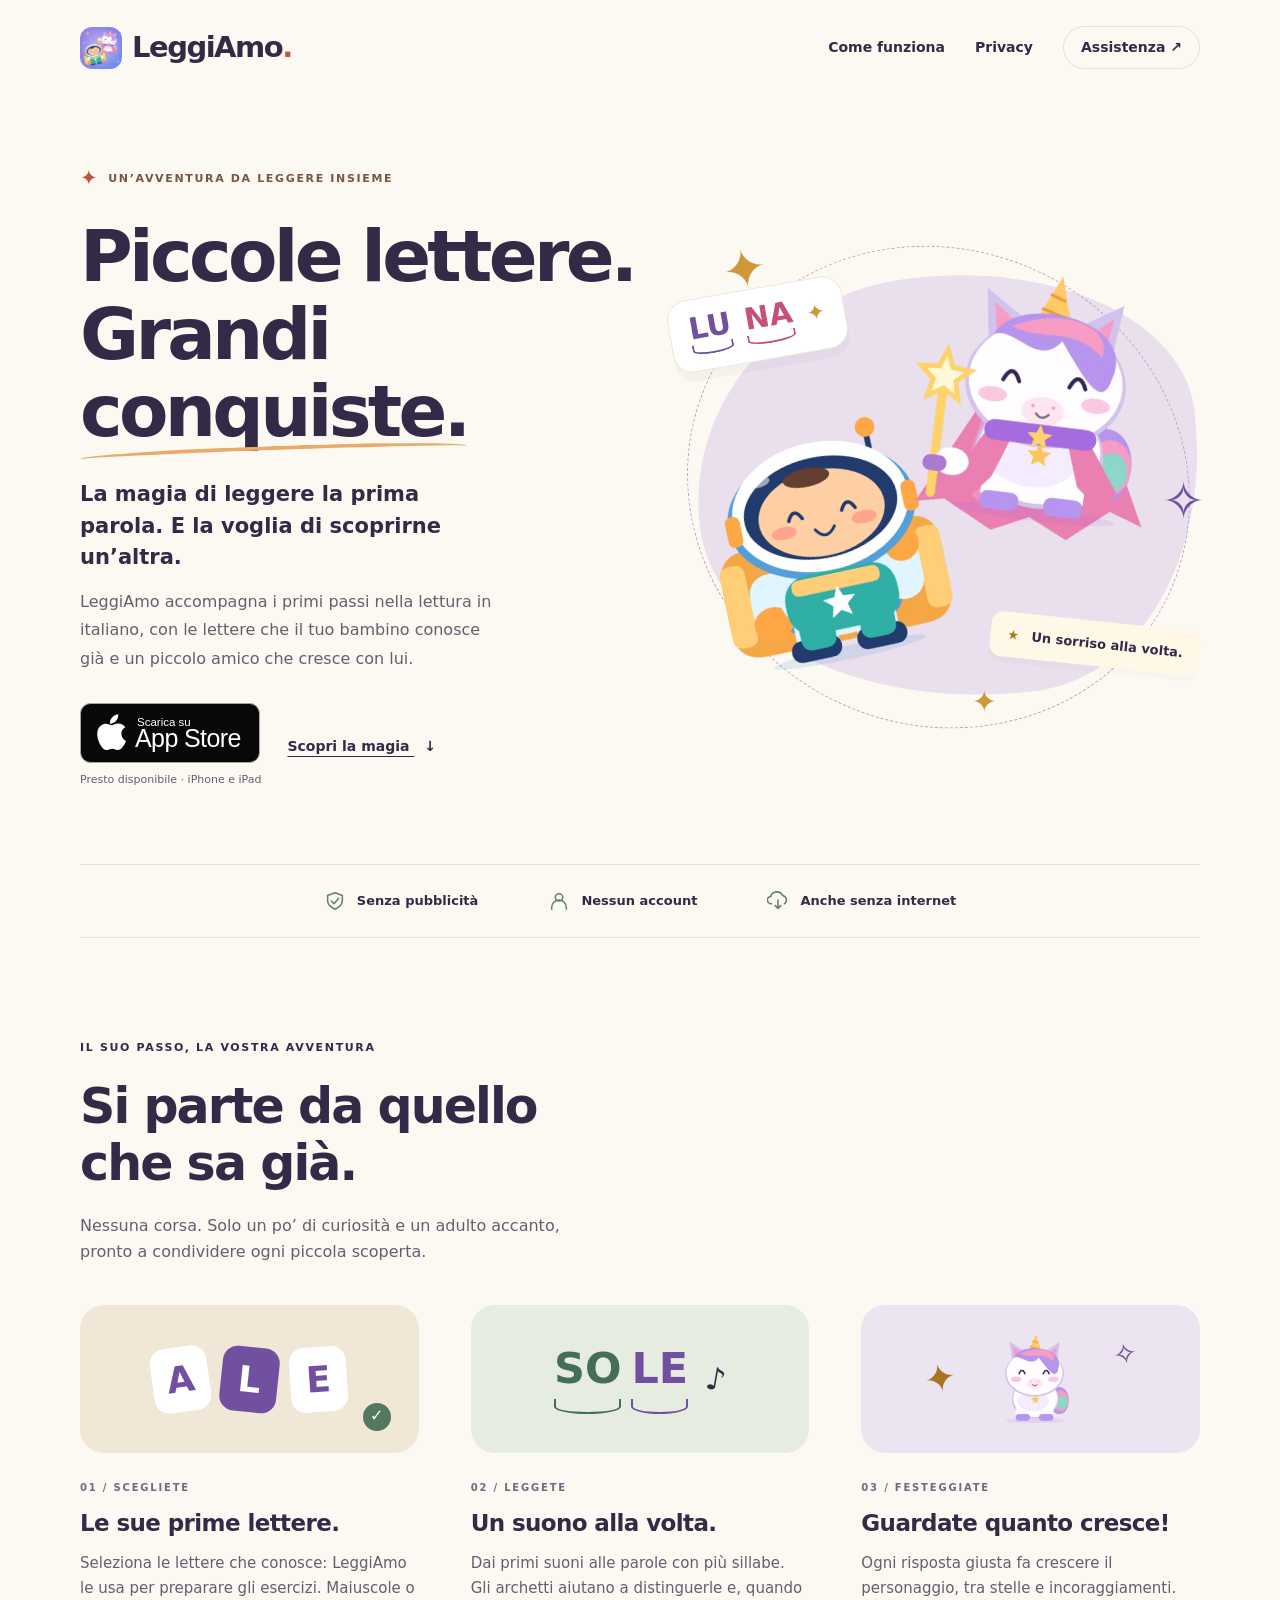
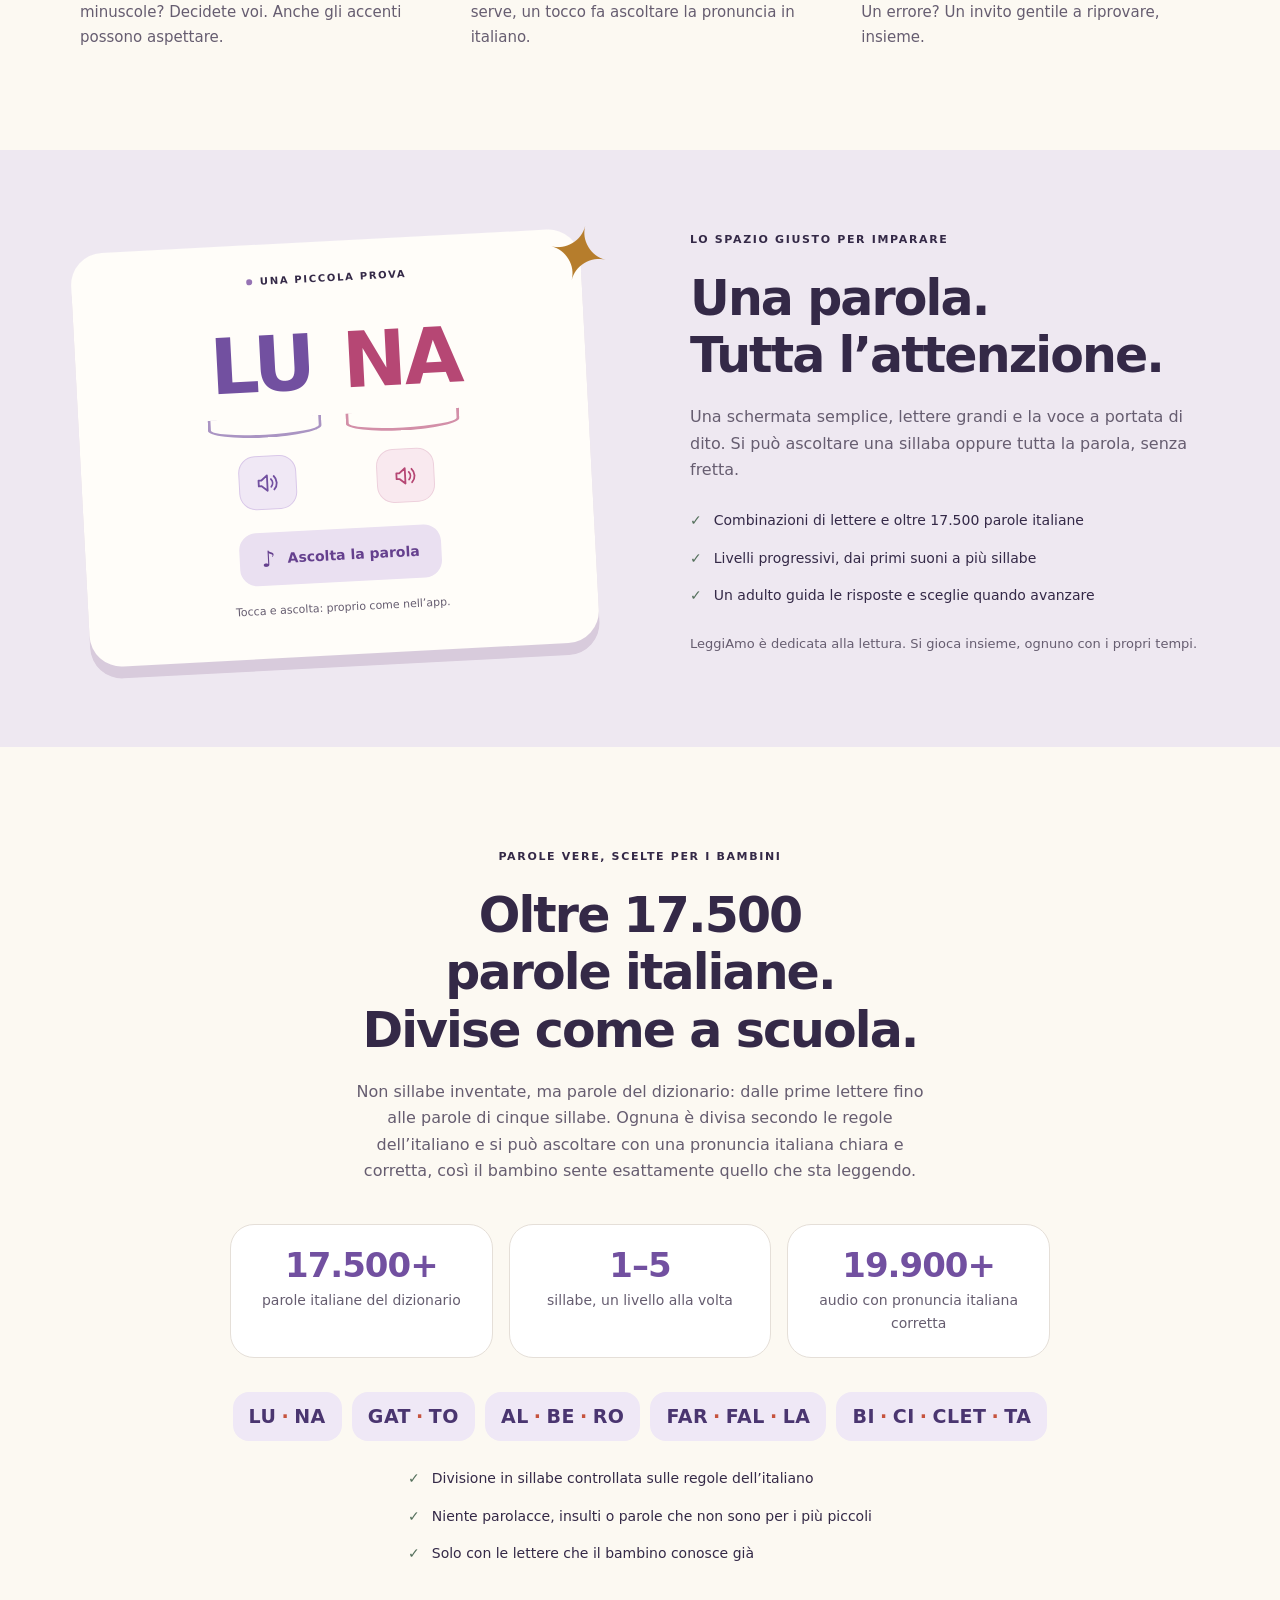
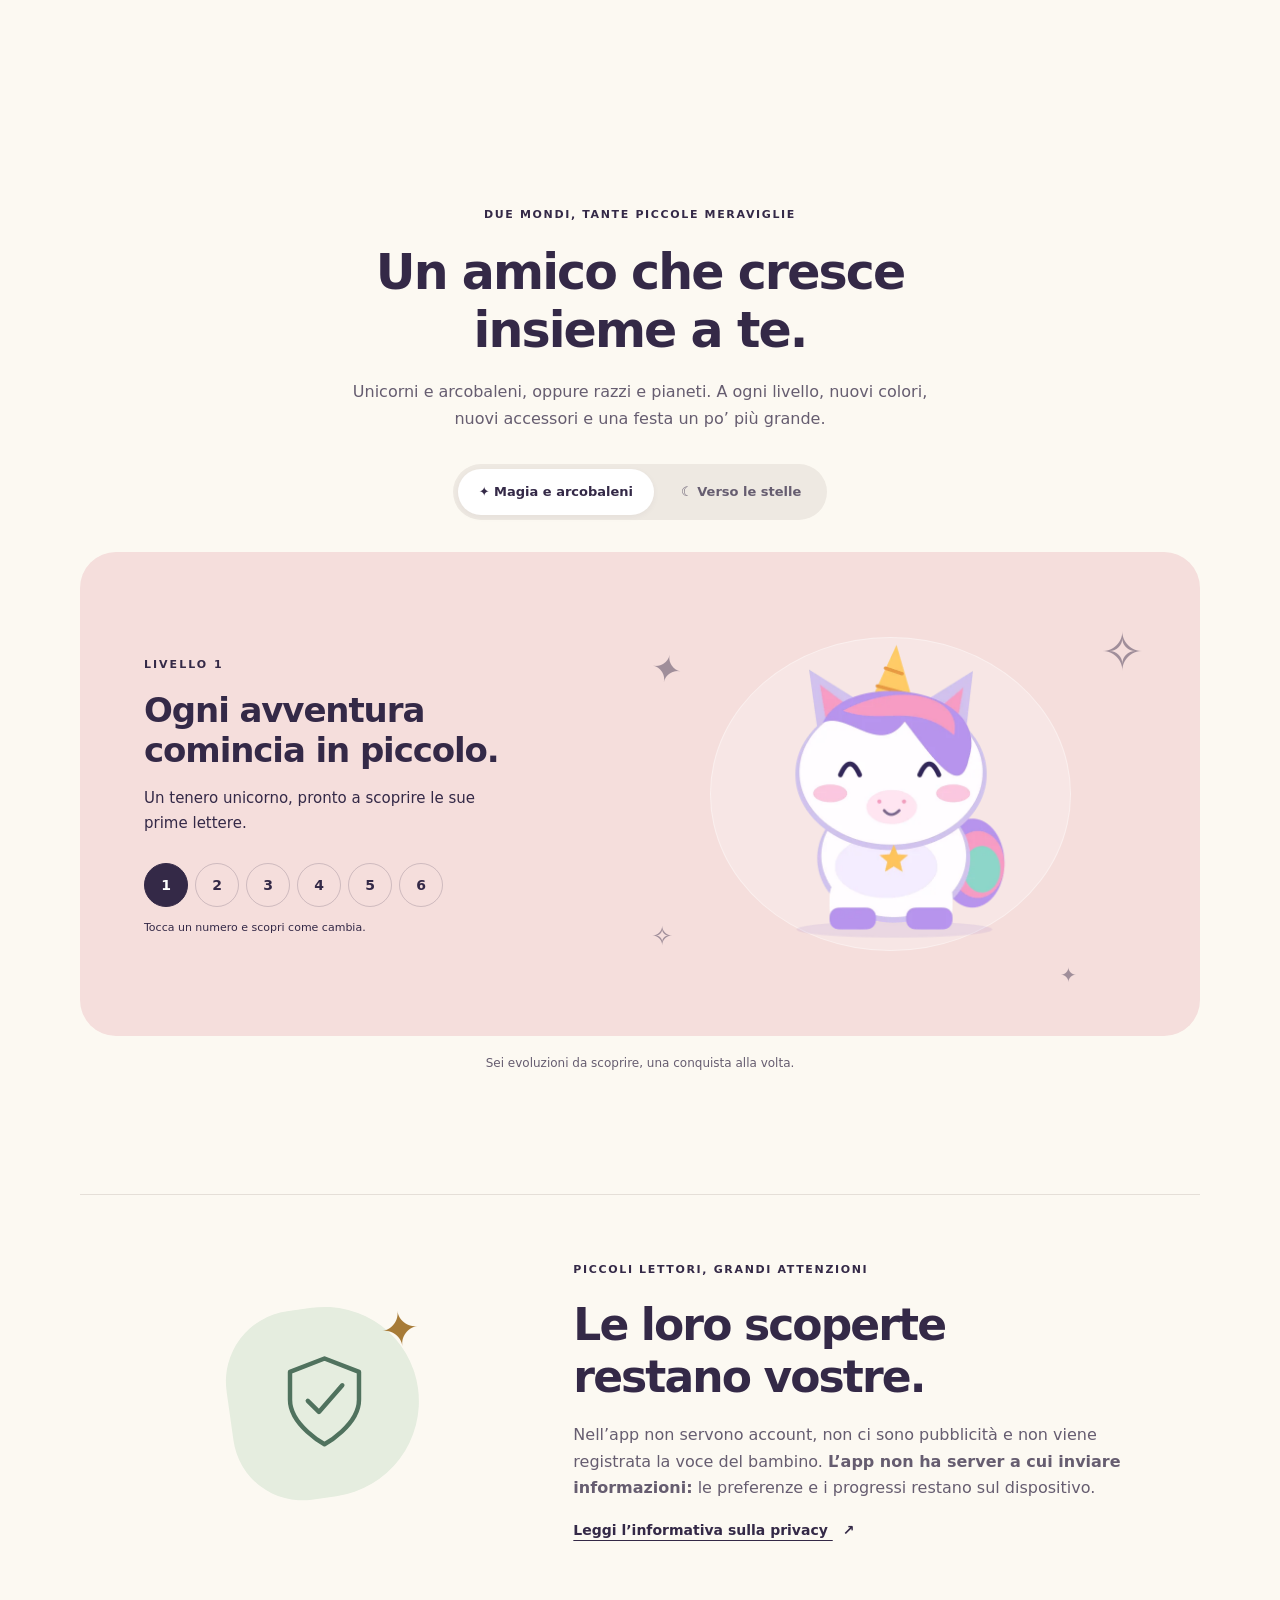
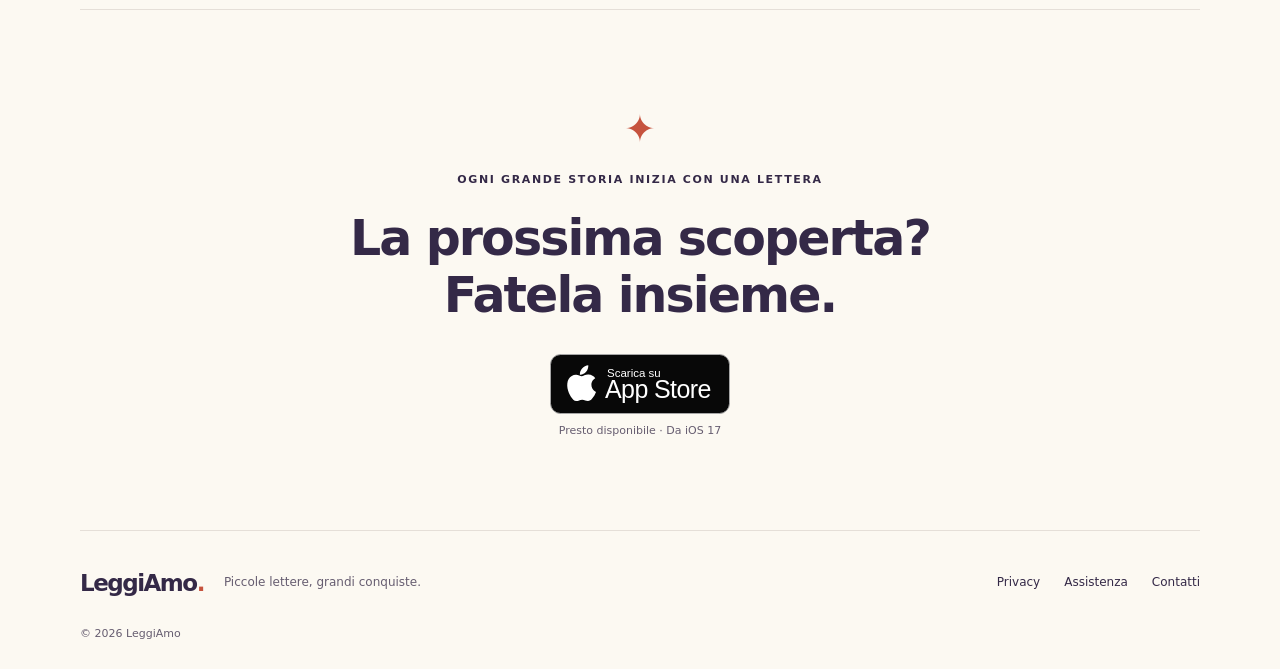
==== index.html @ fea870d7 "Sito di LeggiAmo" ====
<!doctype html>
<html lang="it">
<head>
  <meta charset="utf-8">
  <meta name="viewport" content="width=device-width, initial-scale=1">
  <meta name="theme-color" content="#fcf9f2">
  <meta name="description" content="Con LeggiAmo, imparare a leggere in italiano è una piccola avventura. Lettere, sillabe, parole e due teneri compagni, da scoprire insieme ai genitori.">
  <meta name="referrer" content="strict-origin-when-cross-origin">
  <meta property="og:title" content="LeggiAmo · Piccole lettere, grandi conquiste">
  <meta property="og:description" content="Un gioco per imparare a leggere in italiano, una sillaba e un sorriso alla volta. Per iPhone e iPad.">
  <meta property="og:type" content="website">
  <meta property="og:locale" content="it_IT">
  <title>LeggiAmo · Piccole lettere, grandi conquiste</title>
  <link rel="icon" type="image/png" href="assets/favicon.png">
  <link rel="apple-touch-icon" href="assets/app-icon.png">
  <link rel="stylesheet" href="styles.css?v=5">
  <script src="main.js?v=5" defer></script>
</head>
<body>
  <a class="skip-link" href="#contenuto">Vai al contenuto</a>
  <header class="site-header wrap">
    <a class="brand" href="index.html" aria-label="LeggiAmo, pagina iniziale">
      <span class="brand-icons" aria-hidden="true">
        <img src="assets/app-icon.png" width="42" height="42" alt="">
      </span>
      <span>LeggiAmo<span class="brand-dot">.</span></span>
    </a>
    <nav aria-label="Navigazione principale">
      <a href="#come-funziona">Come funziona</a>
      <a href="privacy.html">Privacy</a>
      <a class="nav-support" href="supporto.html">Assistenza <span aria-hidden="true">↗</span></a>
    </nav>
    <details class="nav-menu">
      <summary aria-label="Menu"><span class="burger" aria-hidden="true"></span></summary>
      <nav aria-label="Menu">
        <a href="#come-funziona">Come funziona</a>
        <a href="privacy.html">Privacy</a>
        <a href="supporto.html">Assistenza</a>
      </nav>
    </details>
  </header>

  <main id="contenuto">
    <section class="hero wrap" aria-labelledby="hero-title">
      <div class="hero-copy">
        <p class="eyebrow"><span class="little-star" aria-hidden="true">✦</span> UN’AVVENTURA DA LEGGERE INSIEME</p>
        <h1 id="hero-title">Piccole lettere.<br>Grandi <span class="hand-underline">conquiste.</span></h1>
        <p class="lead">La magia di leggere la prima parola. E la voglia di scoprirne un’altra.</p>
        <p class="hero-description">LeggiAmo accompagna i primi passi nella lettura in italiano, con le lettere che il tuo bambino conosce già e un piccolo amico che cresce con lui.</p>
        <div class="hero-actions">
          <div class="store-block">
            <button class="store-badge" type="button" disabled aria-describedby="store-status">
              <img src="assets/app-store-it.svg" width="180" height="60" alt="Scarica su App Store">
            </button>
            <span id="store-status" class="store-status">Presto disponibile · iPhone e iPad</span>
          </div>
          <a class="text-link" href="#come-funziona">Scopri la magia <span aria-hidden="true">↓</span></a>
        </div>
      </div>
      <div class="hero-art" role="img" aria-label="L’unicorno con la bacchetta stellata e il piccolo esploratore spaziale di LeggiAmo">
        <div class="hero-orbit"></div>
        <div class="hero-blob"></div>
        <span class="spark spark-one" aria-hidden="true">✦</span>
        <span class="spark spark-two" aria-hidden="true">✧</span>
        <span class="spark spark-three" aria-hidden="true">✦</span>
        <img class="hero-explorer" src="assets/explorer-2.webp" width="420" height="434" alt="" fetchpriority="high">
        <img class="hero-unicorn" src="assets/unicorn-3.webp" width="420" height="434" alt="" fetchpriority="high">
        <div class="word-sticker" aria-hidden="true"><span>LU<i></i></span><span>NA<i></i></span><b>✦</b></div>
        <div class="happy-note" aria-hidden="true"><span>★</span> Un sorriso alla volta.</div>
      </div>
    </section>

    <div class="trust-strip wrap" role="group" aria-label="Le cose semplici che contano">
      <span><svg viewBox="0 0 24 24" aria-hidden="true"><path d="M12 3 4 6v6c0 5 8 9 8 9s8-4 8-9V6Z"/><path d="m8 12 3 3 5-6"/></svg>Senza pubblicità</span>
      <span><svg viewBox="0 0 24 24" aria-hidden="true"><circle cx="12" cy="8" r="4"/><path d="M4 21v-2a8 8 0 0 1 16 0v2"/></svg>Nessun account</span>
      <span><svg viewBox="0 0 24 24" aria-hidden="true"><path d="M5 15a4 4 0 0 1-1-8 7 7 0 0 1 13-1 5 5 0 0 1 2 9M9 17l3 3 3-3M12 11v9"/></svg>Anche senza internet</span>
    </div>

    <section class="how-section wrap section-space" id="come-funziona" aria-labelledby="how-title">
      <div class="section-heading">
        <p class="eyebrow">IL SUO PASSO, LA VOSTRA AVVENTURA</p>
        <h2 id="how-title">Si parte da quello<br>che sa già.</h2>
        <p>Nessuna corsa. Solo un po’ di curiosità e un adulto accanto, pronto a condividere ogni piccola scoperta.</p>
      </div>
      <div class="steps">
        <article class="step">
          <div class="step-art letters-art" aria-hidden="true"><span>A</span><span>L</span><span>E</span><i>✓</i></div>
          <p class="step-number">01 / SCEGLIETE</p>
          <h3>Le sue prime lettere.</h3>
          <p>Seleziona le lettere che conosce: LeggiAmo le usa per preparare gli esercizi. Maiuscole o minuscole? Decidete voi. Anche gli accenti possono aspettare.</p>
        </article>
        <article class="step">
          <div class="step-art syllable-art" aria-hidden="true"><span>SO<i></i></span><span>LE<i></i></span><b>♪</b></div>
          <p class="step-number">02 / LEGGETE</p>
          <h3>Un suono alla volta.</h3>
          <p>Dai primi suoni alle parole con più sillabe. Gli archetti aiutano a distinguerle e, quando serve, un tocco fa ascoltare la pronuncia in italiano.</p>
        </article>
        <article class="step">
          <div class="step-art reward-art" aria-hidden="true"><span>✦</span><img src="assets/unicorn-1.webp" width="125" height="129" alt="" loading="lazy"><span>✧</span></div>
          <p class="step-number">03 / FESTEGGIATE</p>
          <h3>Guardate quanto cresce!</h3>
          <p>Ogni risposta giusta fa crescere il personaggio, tra stelle e incoraggiamenti. Un errore? Un invito gentile a riprovare, insieme.</p>
        </article>
      </div>
    </section>

    <section class="reading-section" aria-labelledby="reading-title">
      <div class="reading-inner wrap">
        <div class="reading-example">
          <div class="example-top"><span class="example-dot"></span> UNA PICCOLA PROVA</div>
          <div class="demo-syllables" role="group" aria-label="Luna, divisa in LU e NA">
            <div><span>LU</span><i aria-hidden="true"></i><button class="sound-button" data-audio="lu" type="button" aria-label="Ascolta la sillaba LU"><svg viewBox="0 0 24 24" aria-hidden="true"><path d="m11 4-6 5H2v6h3l6 5ZM15 8a6 6 0 0 1 0 8m3-11a10 10 0 0 1 0 14"/></svg></button></div>
            <div><span>NA</span><i aria-hidden="true"></i><button class="sound-button" data-audio="na" type="button" aria-label="Ascolta la sillaba NA"><svg viewBox="0 0 24 24" aria-hidden="true"><path d="m11 4-6 5H2v6h3l6 5ZM15 8a6 6 0 0 1 0 8m3-11a10 10 0 0 1 0 14"/></svg></button></div>
          </div>
          <button class="listen-word" data-audio="luna" type="button"><span aria-hidden="true">♪</span> Ascolta la parola</button>
          <p id="audio-status" class="audio-status" role="status" aria-live="polite">Tocca e ascolta: proprio come nell’app.</p>
          <noscript><p>Per ascoltare questa piccola prova, attiva JavaScript nel browser.</p></noscript>
          <span class="example-star" aria-hidden="true">✦</span>
        </div>
        <div class="reading-copy">
          <p class="eyebrow">LO SPAZIO GIUSTO PER IMPARARE</p>
          <h2 id="reading-title">Una parola.<br>Tutta l’attenzione.</h2>
          <p>Una schermata semplice, lettere grandi e la voce a portata di dito. Si può ascoltare una sillaba oppure tutta la parola, senza fretta.</p>
          <ul class="feature-list">
            <li><span aria-hidden="true">✓</span> Combinazioni di lettere e oltre 17.500 parole italiane</li>
            <li><span aria-hidden="true">✓</span> Livelli progressivi, dai primi suoni a più sillabe</li>
            <li><span aria-hidden="true">✓</span> Un adulto guida le risposte e sceglie quando avanzare</li>
          </ul>
          <p class="small-note">LeggiAmo è dedicata alla lettura. Si gioca insieme, ognuno con i propri tempi.</p>
        </div>
      </div>
    </section>

    <section class="words-section wrap section-space" id="parole" aria-labelledby="words-title">
      <div class="section-heading centered">
        <p class="eyebrow">PAROLE VERE, SCELTE PER I BAMBINI</p>
        <h2 id="words-title">Oltre 17.500 parole italiane.<br>Divise come a scuola.</h2>
        <p>Non sillabe inventate, ma parole del dizionario: dalle prime lettere fino alle parole di cinque sillabe. Ognuna è divisa secondo le regole dell’italiano e si può ascoltare con una pronuncia italiana chiara e corretta, così il bambino sente esattamente quello che sta leggendo.</p>
      </div>
      <ul class="word-stats" aria-label="LeggiAmo in numeri">
        <li><strong>17.500+</strong><span>parole italiane del dizionario</span></li>
        <li><strong>1–5</strong><span>sillabe, un livello alla volta</span></li>
        <li><strong>19.900+</strong><span>audio con pronuncia italiana corretta</span></li>
      </ul>
      <ul class="word-samples" aria-label="Alcune parole, divise in sillabe">
        <li>LU<b aria-hidden="true">·</b>NA</li>
        <li>GAT<b aria-hidden="true">·</b>TO</li>
        <li>AL<b aria-hidden="true">·</b>BE<b aria-hidden="true">·</b>RO</li>
        <li>FAR<b aria-hidden="true">·</b>FAL<b aria-hidden="true">·</b>LA</li>
        <li>BI<b aria-hidden="true">·</b>CI<b aria-hidden="true">·</b>CLET<b aria-hidden="true">·</b>TA</li>
      </ul>
      <ul class="feature-list word-promises">
        <li><span aria-hidden="true">✓</span> Divisione in sillabe controllata sulle regole dell’italiano</li>
        <li><span aria-hidden="true">✓</span> Niente parolacce, insulti o parole che non sono per i più piccoli</li>
        <li><span aria-hidden="true">✓</span> Solo con le lettere che il bambino conosce già</li>
      </ul>
    </section>

    <section class="worlds-section wrap section-space" id="mondi" aria-labelledby="worlds-title">
      <div class="section-heading centered">
        <p class="eyebrow">DUE MONDI, TANTE PICCOLE MERAVIGLIE</p>
        <h2 id="worlds-title">Un amico che cresce<br>insieme a te.</h2>
        <p>Unicorni e arcobaleni, oppure razzi e pianeti. A ogni livello, nuovi colori, nuovi accessori e una festa un po’ più grande.</p>
      </div>
      <div class="world-switch" role="group" aria-label="Scegli il mondo da vedere">
        <button type="button" data-world="unicorn" aria-pressed="true">✦ Magia e arcobaleni</button>
        <button type="button" data-world="explorer" aria-pressed="false">☾ Verso le stelle</button>
      </div>
      <div class="evolution-scene" data-world="unicorn" data-stage="1">
        <div class="scene-decoration" aria-hidden="true"><span>✦</span><span>✧</span><span>✦</span><span>✧</span></div>
        <div class="scene-copy">
          <span class="scene-level" id="scene-level">LIVELLO 1</span>
          <h3 id="scene-title">Ogni avventura<br>comincia in piccolo.</h3>
          <p id="scene-description">Un tenero unicorno, pronto a scoprire le sue prime lettere.</p>
          <div class="stage-controls" role="group" aria-label="Esplora le sei evoluzioni">
            <button type="button" data-stage="1" aria-pressed="true" aria-label="Mostra l’evoluzione del livello 1">1</button>
            <button type="button" data-stage="2" aria-pressed="false" aria-label="Mostra l’evoluzione del livello 2">2</button>
            <button type="button" data-stage="3" aria-pressed="false" aria-label="Mostra l’evoluzione del livello 3">3</button>
            <button type="button" data-stage="4" aria-pressed="false" aria-label="Mostra l’evoluzione del livello 4">4</button>
            <button type="button" data-stage="5" aria-pressed="false" aria-label="Mostra l’evoluzione del livello 5">5</button>
            <button type="button" data-stage="6" aria-pressed="false" aria-label="Mostra l’evoluzione del livello 6">6</button>
          </div>
          <p class="scene-hint">Tocca un numero e scopri come cambia.</p>
        </div>
        <div class="scene-character">
          <div class="scene-halo"></div>
          <img id="evolution-image" src="assets/unicorn-1.webp" width="420" height="434" alt="L’unicorno di LeggiAmo al primo livello" loading="lazy">
        </div>
      </div>
      <p class="world-caption" id="world-status" role="status" aria-live="polite">Sei evoluzioni da scoprire, una conquista alla volta.</p>
    </section>

    <section class="privacy-section wrap" aria-labelledby="privacy-title">
      <div class="privacy-mark" aria-hidden="true"><svg viewBox="0 0 80 88"><path d="m40 5 31 12v25c0 23-31 40-31 40S9 65 9 42V17Z"/><path d="m25 43 10 10 21-24"/></svg><span>✦</span></div>
      <div>
        <p class="eyebrow">PICCOLI LETTORI, GRANDI ATTENZIONI</p>
        <h2 id="privacy-title">Le loro scoperte<br>restano vostre.</h2>
        <p>Nell’app non servono account, non ci sono pubblicità e non viene registrata la voce del bambino. <strong>L’app non ha server a cui inviare informazioni:</strong> le preferenze e i progressi restano sul dispositivo.</p>
        <a class="text-link" href="privacy.html">Leggi l’informativa sulla privacy <span aria-hidden="true">↗</span></a>
      </div>
    </section>

    <section class="closing-section wrap" aria-labelledby="closing-title">
      <span class="closing-star" aria-hidden="true">✦</span>
      <p class="eyebrow">OGNI GRANDE STORIA INIZIA CON UNA LETTERA</p>
      <h2 id="closing-title">La prossima scoperta?<br>Fatela insieme.</h2>
      <div class="store-block">
        <button class="store-badge" type="button" disabled aria-describedby="store-status-bottom"><img src="assets/app-store-it.svg" width="180" height="60" alt="Scarica su App Store"></button>
        <span id="store-status-bottom" class="store-status">Presto disponibile · Da iOS 17</span>
      </div>
    </section>
  </main>

  <footer class="site-footer wrap">
    <a class="brand" href="index.html"><span>LeggiAmo<span class="brand-dot">.</span></span></a>
    <p>Piccole lettere, grandi conquiste.</p>
    <nav aria-label="Informazioni"><a href="privacy.html">Privacy</a><a href="supporto.html">Assistenza</a><a href="mailto:leggiamo.app@gmail.com">Contatti</a></nav>
    <small>© 2026 LeggiAmo</small>
  </footer>
</body>
</html>
---- styles.css ----
@charset "UTF-8";

:root {
  color-scheme: light;
  --paper: #fcf9f2;
  --ink: #342947;
  --muted: #665d70;
  --purple: #7250a0;
  --coral: #c6533e;
  --line: #e5dfd8;
  --rounded: ui-rounded, "SF Pro Rounded", "Trebuchet MS", system-ui, sans-serif;
}
* { box-sizing: border-box; }
html { scroll-behavior: smooth; scroll-padding-top: 24px; }
html, body { overflow-x: hidden; overflow-x: clip; }
body { margin: 0; background: var(--paper); color: var(--ink); font-family: var(--rounded); font-size: 16px; line-height: 1.65; -webkit-font-smoothing: antialiased; }
button, input { font: inherit; }
button, a { -webkit-tap-highlight-color: transparent; }
button { cursor: pointer; }
button:disabled { cursor: default; }
a { color: inherit; text-underline-offset: 5px; }
img { display: block; max-width: 100%; height: auto; }
svg { display: block; }
button, a, summary { touch-action: manipulation; }
:focus-visible { outline: 3px solid var(--purple); outline-offset: 5px; }
::selection { background: #e2d8f1; }
[hidden] { display: none !important; }
.wrap { width: min(1120px, calc(100% - 48px)); margin-inline: auto; }
.skip-link { position: fixed; top: -100px; left: 12px; z-index: 20; padding: 12px 20px; background: white; border-radius: 12px; }
.skip-link:focus { top: 12px; }
.site-header { display: flex; align-items: center; justify-content: space-between; gap: 24px; padding-block: 26px; }
.brand { display: inline-flex; align-items: center; gap: 10px; text-decoration: none; flex-shrink: 0; font-size: 29px; line-height: 1.1; font-weight: 850; letter-spacing: -1.5px; }
.brand img { border-radius: 12px; }
.brand-icons { display: inline-flex; align-items: center; gap: 5px; flex-shrink: 0; }
.brand-icons img { width: 42px; height: 42px; }
.brand-dot { color: var(--coral); }
.site-header nav { display: flex; align-items: center; gap: 30px; font-size: 14px; font-weight: 650; }
.site-header nav a { text-decoration: none; padding-block: 9px; }
.site-header nav a:hover, .site-footer a:hover { color: var(--coral); }
.nav-menu { display: none; position: relative; }
.nav-menu summary { list-style: none; width: 44px; height: 44px; display: grid; place-items: center; border: 1px solid var(--line); border-radius: 14px; background: #fff; cursor: pointer; }
.nav-menu summary::-webkit-details-marker { display: none; }
.burger, .burger::before, .burger::after { display: block; width: 20px; height: 2px; border-radius: 2px; background: var(--ink); transition: transform 0.2s ease, background-color 0.2s ease; }
.burger { position: relative; }
.burger::before, .burger::after { content: ""; position: absolute; left: 0; }
.burger::before { top: -6px; }
.burger::after { top: 6px; }
.nav-menu[open] .burger { background: transparent; }
.nav-menu[open] .burger::before { transform: translateY(6px) rotate(45deg); }
.nav-menu[open] .burger::after { transform: translateY(-6px) rotate(-45deg); }
.nav-menu nav { position: absolute; right: 0; top: calc(100% + 8px); z-index: 20; min-width: 210px; display: flex; flex-direction: column; align-items: stretch; gap: 2px; padding: 8px; text-align: left; font-size: 15px; background: #fff; border: 1px solid var(--line); border-radius: 18px; box-shadow: 0 14px 34px rgba(52, 41, 71, 0.14); }
.nav-menu nav a { padding: 12px 14px; border-radius: 12px; font-size: 15px; font-weight: 650; text-decoration: none; }
.nav-menu nav a:hover, .nav-menu nav a[aria-current="page"] { background: var(--paper); color: var(--coral); }
.nav-support { border: 1px solid var(--line); border-radius: 24px; padding-inline: 17px; }
.hero { display: grid; grid-template-columns: minmax(0, 1.08fr) minmax(0, 1fr); align-items: center; gap: 16px; padding-top: 65px; padding-bottom: 75px; }
.eyebrow { font-size: 11px; font-weight: 800; letter-spacing: 1.65px; line-height: 1.8; margin: 0 0 20px; }
.hero .eyebrow { display: flex; align-items: center; gap: 9px; color: #785441; }
.little-star { font-size: 21px; color: var(--coral); }
h1, h2, h3, p { margin-top: 0; }
h1, h2, h3 { font-weight: 800; text-wrap: balance; }
h1 { font-size: clamp(46px, 5.7vw, 72px); line-height: 1.08; letter-spacing: -3.7px; margin-bottom: 28px; }
.hand-underline { position: relative; display: inline-block; }
.hand-underline::after { content: ""; position: absolute; left: 0; right: 0; bottom: -8px; height: 9px; border-top: 4px solid #eaaa69; border-radius: 50%; transform: rotate(-2deg); }
.lead { max-width: 400px; font-size: 21px; line-height: 1.5; margin-bottom: 14px; font-weight: 600; }
.hero-description { max-width: 425px; color: var(--muted); font-size: 16px; line-height: 1.8; }
.hero-actions { display: flex; align-items: center; flex-wrap: wrap; gap: 26px; margin-top: 29px; }
.store-block { display: flex; flex-direction: column; align-items: flex-start; gap: 8px; }
.store-badge { appearance: none; display: inline-block; padding: 0; border: 0; background: transparent; border-radius: 10px; opacity: 1; }
.store-badge img { width: 180px; height: 60px; }
.store-status { font-size: 11px; color: var(--muted); }
.text-link { font-size: 14px; font-weight: 750; text-decoration-thickness: 1px; }
.text-link span { display: inline-block; margin-left: 10px; text-decoration: none; }
.hero-art { height: 505px; position: relative; min-width: 0; isolation: isolate; }
.hero-blob { position: absolute; inset: 53px -2px 27px 28px; background: #eadfed; border-radius: 47% 53% 38% 62% / 52% 39% 61% 48%; transform: rotate(-7deg); z-index: -2; }
.hero-orbit { position: absolute; inset: 27px 7px 2px 15px; border: 1px dashed #bb9fc4; border-radius: 50%; transform: rotate(26deg); z-index: -1; }
.hero-unicorn { position: absolute; width: 65%; right: -3%; top: 0; transform: rotate(7deg); }
.hero-explorer { position: absolute; width: 65%; left: -3%; bottom: 2%; transform: rotate(-12deg); }
.spark { position: absolute; color: #d09739; line-height: 1; }
.spark-one { font-size: 54px; top: 21px; left: 10%; transform: rotate(-12deg); }
.spark-two { font-size: 52px; top: 50%; right: -1%; color: var(--purple); }
.spark-three { font-size: 30px; bottom: 2%; left: 57%; }
.word-sticker { display: flex; align-items: center; gap: 14px; position: absolute; top: 13%; left: 0; padding: 12px 19px 15px; border: 1px solid #eee7df; border-radius: 20px; background: white; box-shadow: 0 9px 0 #34294708; transform: rotate(-10deg); font-size: 30px; font-weight: 850; color: var(--purple); }
.word-sticker span { line-height: 1.1; }
.word-sticker span:nth-child(2) { color: #c3517c; }
.word-sticker i { display: block; height: 11px; border: 2px solid currentColor; border-top: 0; border-radius: 0 0 50% 50%; }
.word-sticker b { font-size: 22px; color: #d09739; }
.happy-note { position: absolute; right: 0; bottom: 12%; background: #fff8e7; padding: 12px 17px; border-radius: 12px; transform: rotate(6deg); font-size: 13px; font-weight: 700; box-shadow: 0 6px 0 #34294705; }
.happy-note span { color: #ac761f; padding-right: 8px; }
.trust-strip { display: flex; justify-content: center; gap: 70px; padding-block: 24px; border-block: 1px solid var(--line); font-size: 13px; font-weight: 650; }
.trust-strip span { display: flex; align-items: center; gap: 11px; }
.trust-strip svg { width: 22px; height: 24px; fill: none; stroke: #63816f; stroke-width: 1.7; stroke-linecap: round; stroke-linejoin: round; }
.section-space { padding-block: 100px; }
h2 { font-size: clamp(33px, 4.1vw, 49px); letter-spacing: -1.9px; line-height: 1.17; margin-bottom: 20px; }
h3 { font-size: 23px; line-height: 1.3; letter-spacing: -0.6px; margin-bottom: 12px; }
.section-heading { max-width: 530px; }
.section-heading > p:not(.eyebrow) { color: var(--muted); }
.centered { text-align: center; margin-inline: auto; max-width: 600px; }
.words-section { text-align: center; }
.word-stats { list-style: none; padding: 0; margin: 40px auto 0; max-width: 820px; display: grid; grid-template-columns: repeat(3, minmax(0, 1fr)); gap: 16px; }
.word-stats li { background: #fff; border: 1px solid var(--line); border-radius: 24px; padding: 22px 18px; display: flex; flex-direction: column; gap: 4px; }
.word-stats strong { font-size: 34px; letter-spacing: -1px; line-height: 1.1; color: var(--purple); }
.word-stats span { font-size: 14px; color: var(--muted); }
.word-samples { list-style: none; padding: 0; margin: 34px auto 0; display: flex; flex-wrap: wrap; justify-content: center; gap: 10px; }
.word-samples li { background: #efe8f6; color: #4a3570; border-radius: 16px; padding: 9px 16px; font-size: 19px; font-weight: 800; letter-spacing: 0.5px; }
.word-samples b { color: var(--coral); margin: 0 5px; }
.word-promises { display: inline-flex; flex-direction: column; align-items: flex-start; text-align: left; margin: 34px auto 0; }
.steps { display: grid; grid-template-columns: repeat(3, minmax(0, 1fr)); gap: 52px; margin-top: 40px; }
.step p:last-child { color: var(--muted); font-size: 15px; margin-bottom: 0; }
.step-number { font-size: 10px; letter-spacing: 1.8px; font-weight: 800; color: #776583; margin-bottom: 12px; }
.step-art { height: 148px; margin-bottom: 27px; border-radius: 24px; display: flex; align-items: center; justify-content: center; position: relative; }
.letters-art { background: #f1e7d6; gap: 12px; }
.letters-art > span { width: 57px; height: 65px; display: grid; place-content: center; font-size: 36px; background: white; color: var(--purple); border-radius: 15px; font-weight: 800; transform: rotate(-8deg); }
.letters-art > span:nth-child(2) { background: var(--purple); color: white; transform: rotate(6deg); }
.letters-art > span:nth-child(3) { transform: rotate(-4deg); }
.letters-art > i { position: absolute; right: 28px; bottom: 22px; font-style: normal; background: #527860; color: white; height: 28px; width: 28px; border-radius: 50%; text-align: center; }
.syllable-art { background: #e6ece0; gap: 10px; }
.syllable-art > span { font-size: 43px; font-weight: 800; line-height: 1.1; color: #446d5a; }
.syllable-art > span:nth-child(2) { color: var(--purple); }
.syllable-art i { display: block; height: 15px; border: 2px solid currentColor; border-top: 0; border-radius: 0 0 50% 50%; margin-top: 6px; }
.syllable-art b { font-size: 31px; margin-left: 8px; transform: rotate(10deg); }
.reward-art { background: #ece4f0; gap: 16px; }
.reward-art span { font-size: 39px; color: #aa7523; transform: rotate(-12deg); }
.reward-art span:last-child { align-self: flex-start; margin-top: 26px; color: var(--purple); font-size: 29px; }
.reading-section { background: #eee8f1; padding-block: 80px; }
.reading-inner { display: grid; grid-template-columns: repeat(2, minmax(0, 1fr)); align-items: center; gap: 100px; }
.reading-example { position: relative; background: #fffdf9; border-radius: 32px; padding: 29px 24px 20px; text-align: center; box-shadow: 0 12px 0 #d8cbdc; transform: rotate(-3deg); }
.example-top { font-size: 10px; font-weight: 750; letter-spacing: 1.7px; display: flex; gap: 8px; align-items: center; justify-content: center; }
.example-dot { width: 6px; height: 6px; background: #9673b4; border-radius: 50%; }
.demo-syllables { display: flex; justify-content: center; gap: 24px; margin: 31px 0 23px; }
.demo-syllables > div { width: 114px; color: var(--purple); }
.demo-syllables > div:nth-child(2) { color: #b64774; }
.demo-syllables > div > span { display: block; font-size: 77px; letter-spacing: -3px; line-height: 1.15; font-weight: 800; }
.demo-syllables i { display: block; height: 20px; border: 3px solid currentColor; border-top: 0; border-radius: 0 0 50% 50%; margin: 8px 0 18px; opacity: 0.6; }
.sound-button { width: 58px; height: 54px; border: 1px solid #d9c8e9; color: inherit; background: #f0e8f5; border-radius: 17px; display: inline-grid; place-items: center; }
.demo-syllables > div:nth-child(2) .sound-button { background: #f9e9ef; border-color: #edd0dc; }
.sound-button svg { width: 23px; height: 23px; fill: none; stroke: currentColor; stroke-width: 1.9; stroke-linecap: round; stroke-linejoin: round; }
.listen-word { display: inline-flex; align-items: center; justify-content: center; gap: 12px; border: 0; background: #eae0f1; color: #65408e; padding: 15px 22px; border-radius: 17px; font-size: 14px; font-weight: 750; min-height: 52px; }
.listen-word > span { font-size: 22px; line-height: 1; }
.sound-button:active, .listen-word:active, .sound-button.is-playing, .demo-syllables .sound-button.is-playing, .listen-word.is-playing { background: var(--purple); color: white; border-color: var(--purple); }
[data-audio]:disabled:not(.is-playing) { opacity: 0.45; }
.audio-status { color: var(--muted); font-size: 11px; min-height: 36px; margin: 17px 0 0; }
.example-star { position: absolute; top: -35px; right: -29px; font-size: 74px; color: #b67d2c; transform: rotate(17deg); }
.reading-copy > p:not(.eyebrow) { color: var(--muted); }
.feature-list { padding: 0; list-style: none; margin: 26px 0; }
.feature-list li { display: flex; gap: 12px; margin-bottom: 14px; font-size: 14px; }
.feature-list li span { color: #536f5b; font-weight: 850; }
.small-note { font-size: 13px; }
.world-switch { display: flex; justify-content: center; gap: 6px; margin: 32px auto; width: fit-content; max-width: 100%; padding: 5px; background: #eee9e2; border-radius: 30px; }
.world-switch button { border: 0; border-radius: 24px; padding: 12px 21px; color: var(--muted); background: transparent; font-size: 13px; font-weight: 700; min-height: 46px; }
.world-switch button[aria-pressed="true"] { background: white; color: var(--ink); box-shadow: 0 2px 6px #3429470d; }
.evolution-scene { position: relative; isolation: isolate; display: grid; grid-template-columns: repeat(2, minmax(0, 1fr)); gap: 10px; align-items: center; min-height: 425px; background: #f5dedc; border-radius: 36px; padding: 30px 64px; transition: background-color 350ms ease; }
.scene-copy { position: relative; z-index: 2; }
.scene-level { font-size: 11px; letter-spacing: 2px; font-weight: 850; }
.scene-copy h3 { font-size: 34px; line-height: 1.17; letter-spacing: -1.1px; margin: 15px 0; max-width: 360px; }
.scene-copy > p { max-width: 340px; font-size: 15px; }
.stage-controls { display: flex; gap: 7px; margin-top: 28px; }
.stage-controls button { display: grid; place-items: center; width: 44px; height: 44px; border: 1px solid #34294733; border-radius: 50%; color: var(--ink); background: transparent; font-size: 14px; font-weight: 750; }
.stage-controls button[aria-pressed="true"] { background: var(--ink); border-color: var(--ink); color: white; }
.scene-copy .scene-hint { font-size: 11px; margin: 12px 0 0; }
.scene-character { position: relative; width: 100%; max-width: 410px; justify-self: center; }
.scene-character img { position: relative; z-index: 1; aspect-ratio: 420 / 434; object-fit: contain; }
.scene-halo { position: absolute; inset: 13% 6%; background: #ffffff40; border: 1px solid #ffffff60; border-radius: 50%; }
.scene-decoration { position: absolute; inset: 0; z-index: -1; }
.scene-decoration span { position: absolute; color: #34294770; font-size: 37px; }
.scene-decoration span:nth-child(1) { left: 51%; top: 18%; transform: rotate(12deg); }
.scene-decoration span:nth-child(2) { right: 5%; top: 12%; font-size: 52px; }
.scene-decoration span:nth-child(3) { right: 11%; bottom: 9%; font-size: 20px; }
.scene-decoration span:nth-child(4) { left: 51%; bottom: 16%; font-size: 26px; }
.world-caption { text-align: center; font-size: 12px; color: var(--muted); margin: 18px 0 0; min-height: 40px; }
.privacy-section { border-block: 1px solid var(--line); padding: 65px 60px; display: grid; grid-template-columns: 0.65fr 1fr; gap: 65px; align-items: center; }
.privacy-section h2 { font-size: clamp(32px, 3.7vw, 44px); }
.privacy-section p:not(.eyebrow) { color: var(--muted); }
.privacy-mark { position: relative; background: #e5eddf; width: 190px; height: 190px; border-radius: 43% 57% 58% 42%; justify-self: center; display: grid; place-content: center; transform: rotate(-8deg); }
.privacy-mark svg { width: 89px; height: 98px; fill: none; stroke: #50725e; stroke-width: 4; stroke-linecap: round; stroke-linejoin: round; transform: rotate(8deg); }
.privacy-mark span { position: absolute; top: -5px; right: -10px; font-size: 47px; color: #a77b37; }
.closing-section { position: relative; text-align: center; padding-block: 100px 90px; }
.closing-section .store-block { align-items: center; margin-top: 30px; }
.closing-star { display: block; color: var(--coral); font-size: 38px; line-height: 1; margin-bottom: 22px; }
.site-footer { border-top: 1px solid var(--line); padding-block: 30px 26px; display: flex; align-items: center; flex-wrap: wrap; gap: 20px; font-size: 12px; }
.site-footer .brand { font-size: 23px; }
.site-footer > p { margin: 0 auto 0 0; color: var(--muted); font-size: 12px; }
.site-footer nav { display: flex; gap: 24px; }
.site-footer nav a { padding-block: 12px; text-decoration: none; }
.site-footer small { flex-basis: 100%; color: var(--muted); font-size: 11px; }

/* Informative pages share the same accessible, lightweight shell. */
.document { max-width: 760px; padding-block: 60px 85px; overflow-wrap: anywhere; }
.document h1 { font-size: clamp(38px, 6vw, 60px); letter-spacing: -2.5px; margin-bottom: 20px; }
.document .intro { font-size: 19px; color: var(--muted); }
.document h2 { font-size: 27px; letter-spacing: -0.8px; margin-top: 40px; margin-bottom: 14px; }
.document h3 { font-size: 19px; margin-top: 25px; }
.document p, .document li { color: var(--muted); }
.document strong { color: var(--ink); }
.document ul { padding-left: 22px; }
.document li { padding-left: 3px; margin-bottom: 8px; }
.document a { color: #684591; }
.document .updated { font-size: 12px; }
.privacy-summary { border-left: 3px solid #779573; background: #edf1e7; padding: 23px 25px; border-radius: 0 18px 18px 0; margin-block: 30px; }
.privacy-summary p:last-child { margin-bottom: 0; }
.document-toc { display: flex; flex-wrap: wrap; gap: 10px 22px; font-size: 13px; margin-block: 28px; }
.contact-card { padding: 26px; border-radius: 22px; background: #eee7f2; margin-block: 30px; }
.contact-card h2 { margin-top: 0; }
.contact-card p:last-child { margin-bottom: 0; }
.faq details { border-bottom: 1px solid var(--line); padding-block: 17px; }
.faq summary { cursor: pointer; font-size: 17px; font-weight: 700; padding-block: 8px; line-height: 1.5; }
.faq details p { margin: 14px 0 0; }

@media (min-width: 1400px) {
  .hero { gap: 42px; }
}
@media (max-width: 900px) {
  .hero { padding-top: 40px; gap: 0; }
  h1 { font-size: 54px; letter-spacing: -2.8px; }
  .hero-art { height: 410px; }
  .hero-description { font-size: 15px; }
  .hero-actions { gap: 17px; }
  .happy-note { font-size: 11px; right: -5px; bottom: 8%; }
  .trust-strip { gap: 32px; }
  .steps { gap: 28px; }
  .reading-inner { gap: 50px; }
  .evolution-scene { padding-inline: 24px; }
  .stage-controls { gap: 4px; }
  .privacy-section { padding-inline: 25px; gap: 30px; }
}
@media (max-width: 680px) {
  .wrap { width: calc(100% - 40px); }
  .site-header { padding-block: 20px; gap: 10px 15px; flex-wrap: wrap; }
  .brand { font-size: 26px; gap: 7px; }
  .brand img { width: 35px; height: 35px; border-radius: 10px; }
  .brand-icons { gap: 4px; }
  .brand-icons img { width: 36px; height: 36px; border-radius: 10px; }
  .site-header { flex-wrap: nowrap; }
  .site-header > nav { display: none; }
  .nav-menu { display: block; margin-left: auto; }
  .hero { grid-template-columns: 1fr; padding-top: 35px; padding-bottom: 25px; }
  .hero .eyebrow { font-size: 9px; letter-spacing: 1.25px; margin-bottom: 18px; }
  h1 { font-size: clamp(43px, 10.9vw, 64px); letter-spacing: -2.8px; margin-bottom: 29px; }
  .lead { font-size: 19px; max-width: 350px; margin-bottom: 12px; }
  .hero-description { max-width: 450px; font-size: 15px; }
  .hero-actions { gap: 22px; margin-top: 25px; }
  .hero-actions > .text-link { font-size: 12px; }
  .store-badge img { width: 165px; height: 55px; }
  .store-status { font-size: 10px; }
  .hero-art { width: min(440px, 100%); height: auto; aspect-ratio: 1.06; margin: 32px auto 0; }
  .hero-unicorn { top: -3%; width: 65%; right: 0; }
  .hero-explorer { width: 65%; left: 0; bottom: 0; }
  .hero-blob { inset: 5% 2% 4% 4%; }
  .hero-orbit { inset: 4% 2% 2%; }
  .word-sticker { font-size: 24px; padding: 11px 14px; top: 9%; gap: 9px; }
  .spark-one { top: 3px; left: 45%; font-size: 33px; }
  .spark-two { font-size: 38px; right: 2%; }
  .spark-three { font-size: 26px; }
  .happy-note { right: 3%; bottom: 7%; font-size: 11px; padding: 9px 12px; }
  .trust-strip { gap: 12px; justify-content: space-between; padding-block: 23px; align-items: flex-start; }
  .trust-strip span { flex-direction: column; text-align: center; gap: 8px; font-size: 10px; line-height: 1.5; flex: 1; }
  .section-space { padding-block: 64px; }
  .word-stats { grid-template-columns: 1fr; gap: 10px; margin-top: 28px; }
  .word-stats li { flex-direction: row; align-items: baseline; gap: 12px; padding: 16px 18px; text-align: left; }
  .word-stats strong { font-size: 28px; min-width: 104px; }
  .word-samples li { font-size: 16px; padding: 7px 13px; }
  .eyebrow { font-size: 9px; letter-spacing: 1.35px; margin-bottom: 15px; }
  h2 { font-size: 35px; letter-spacing: -1.6px; }
  .section-heading > p:not(.eyebrow) { font-size: 15px; }
  .steps { grid-template-columns: 1fr; gap: 35px; margin-top: 32px; }
  .step { max-width: 420px; width: 100%; margin-inline: auto; }
  .step-art { height: 145px; margin-bottom: 21px; }
  .step h3 { margin-bottom: 9px; }
  .reading-section { padding-block: 55px; }
  .reading-inner { grid-template-columns: 1fr; gap: 45px; }
  .reading-copy { grid-row: 1; }
  .reading-example { margin-inline: 8px; max-width: 380px; width: calc(100% - 16px); justify-self: center; padding: 26px 16px 14px; transform: rotate(-2deg); }
  .example-star { right: -14px; top: -29px; font-size: 53px; }
  .reading-copy h2 { font-size: 36px; }
  .reading-copy > p:not(.eyebrow) { font-size: 15px; }
  .reading-copy .small-note { font-size: 12px !important; }
  .feature-list { margin-bottom: 20px; }
  .centered h2 { font-size: 33px; }
  .world-switch { margin-block: 26px; gap: 2px; padding: 4px; }
  .world-switch button { font-size: 11px; padding: 10px 13px; }
  .evolution-scene { grid-template-columns: 1fr; padding: 27px 23px 17px; border-radius: 27px; min-height: 0; text-align: center; gap: 0; }
  .scene-copy h3 { font-size: 28px; margin-inline: auto; }
  .scene-copy > p { font-size: 14px; margin-inline: auto; }
  .stage-controls { justify-content: center; gap: 5px; margin-top: 22px; }
  .stage-controls button { width: 44px; height: 44px; flex-shrink: 0; }
  .scene-copy .scene-hint { font-size: 10px; }
  .scene-character { width: 90%; max-width: 330px; margin-top: 5px; }
  .scene-decoration span:nth-child(1) { top: auto; bottom: 20%; left: 7%; }
  .scene-decoration span:nth-child(2) { top: auto; bottom: 37%; font-size: 36px; right: 6%; }
  .scene-decoration span:nth-child(4) { left: 10%; bottom: 8%; }
  .world-caption { font-size: 11px; }
  .privacy-section { grid-template-columns: 1fr; gap: 28px; padding: 45px 0; text-align: center; }
  .privacy-mark { width: 120px; height: 120px; justify-self: center; }
  .privacy-mark svg { width: 60px; height: 65px; stroke-width: 4; }
  .privacy-mark span { font-size: 32px; }
  .privacy-section p:not(.eyebrow) { font-size: 15px; }
  .privacy-section .text-link { font-size: 13px; }
  .closing-section { padding-block: 65px; }
  .closing-section .eyebrow { font-size: 8px; letter-spacing: 1.1px; }
  .closing-section h2 { font-size: 34px; }
  .site-footer { gap: 17px; padding-block: 24px; }
  .site-footer > p { font-size: 10px; margin: 0; }
  .site-footer nav { flex-basis: 100%; gap: 28px; }
  .site-footer small { font-size: 10px; }
  .document { padding-block: 35px 55px; }
  .document h1 { font-size: 42px; letter-spacing: -1.8px; }
  .document .intro { font-size: 17px; }
  .document h2 { font-size: 25px; }
  .document p, .document li { font-size: 15px; }
  .contact-card { padding: 21px; }
}
@media (max-width: 360px) {
  .wrap { width: calc(100% - 32px); }
  .brand { font-size: 24px; }
  .hero-actions { gap: 15px; }
  .hero-actions > .text-link { font-size: 11px; }
  .hero-actions > .text-link span { margin-left: 3px; }
  .evolution-scene { padding-inline: 12px; }
  .stage-controls { gap: 0; }
  .stage-controls button { border-radius: 14px; }
  .scene-copy h3 { font-size: 26px; }
  .world-switch button { padding-inline: 11px; font-size: 10px; }
}
@media (prefers-reduced-motion: reduce) {
  html { scroll-behavior: auto; }
  *, *::before, *::after { transition: none !important; animation: none !important; }
}
@media print {
  .site-header nav, .nav-menu, .site-footer, .document-toc, .skip-link { display: none; }
  body { background: white; color: black; }
  .wrap { width: 100%; }
  .document { padding-block: 20px; max-width: none; }
}
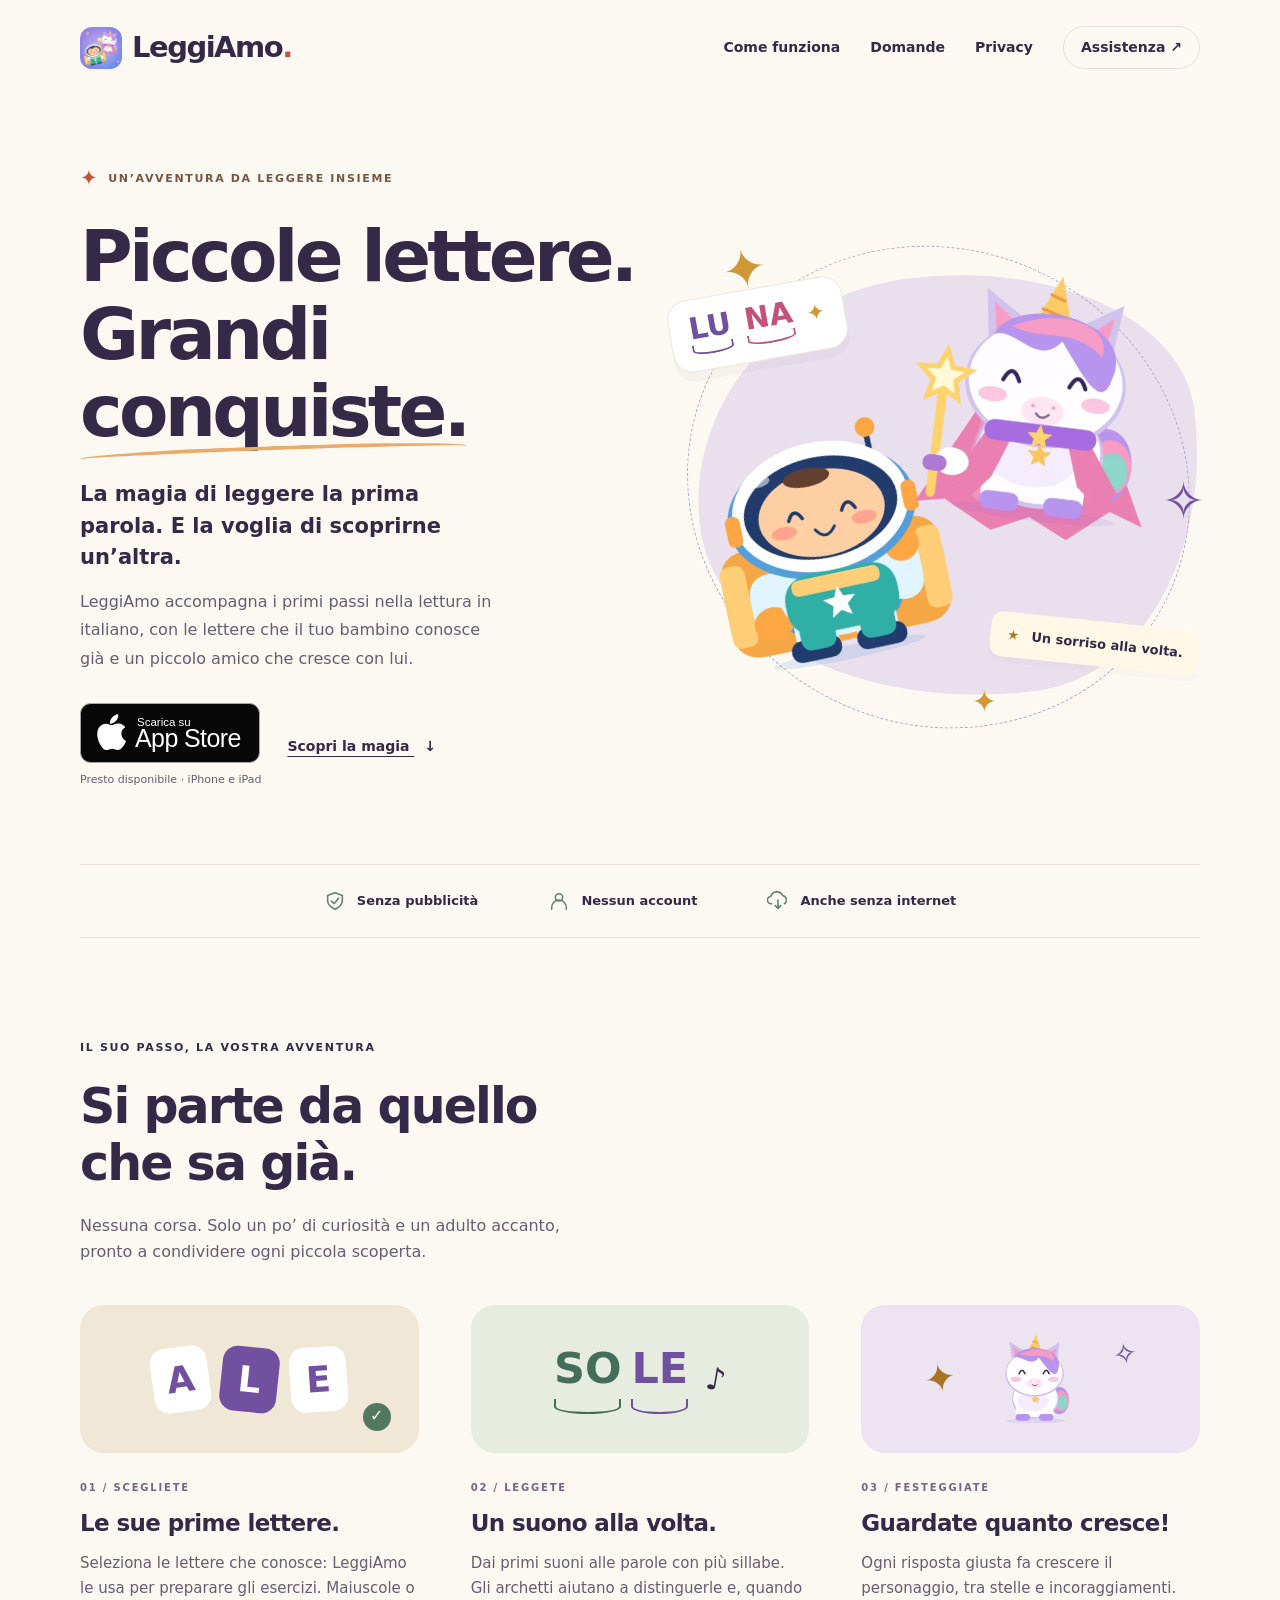
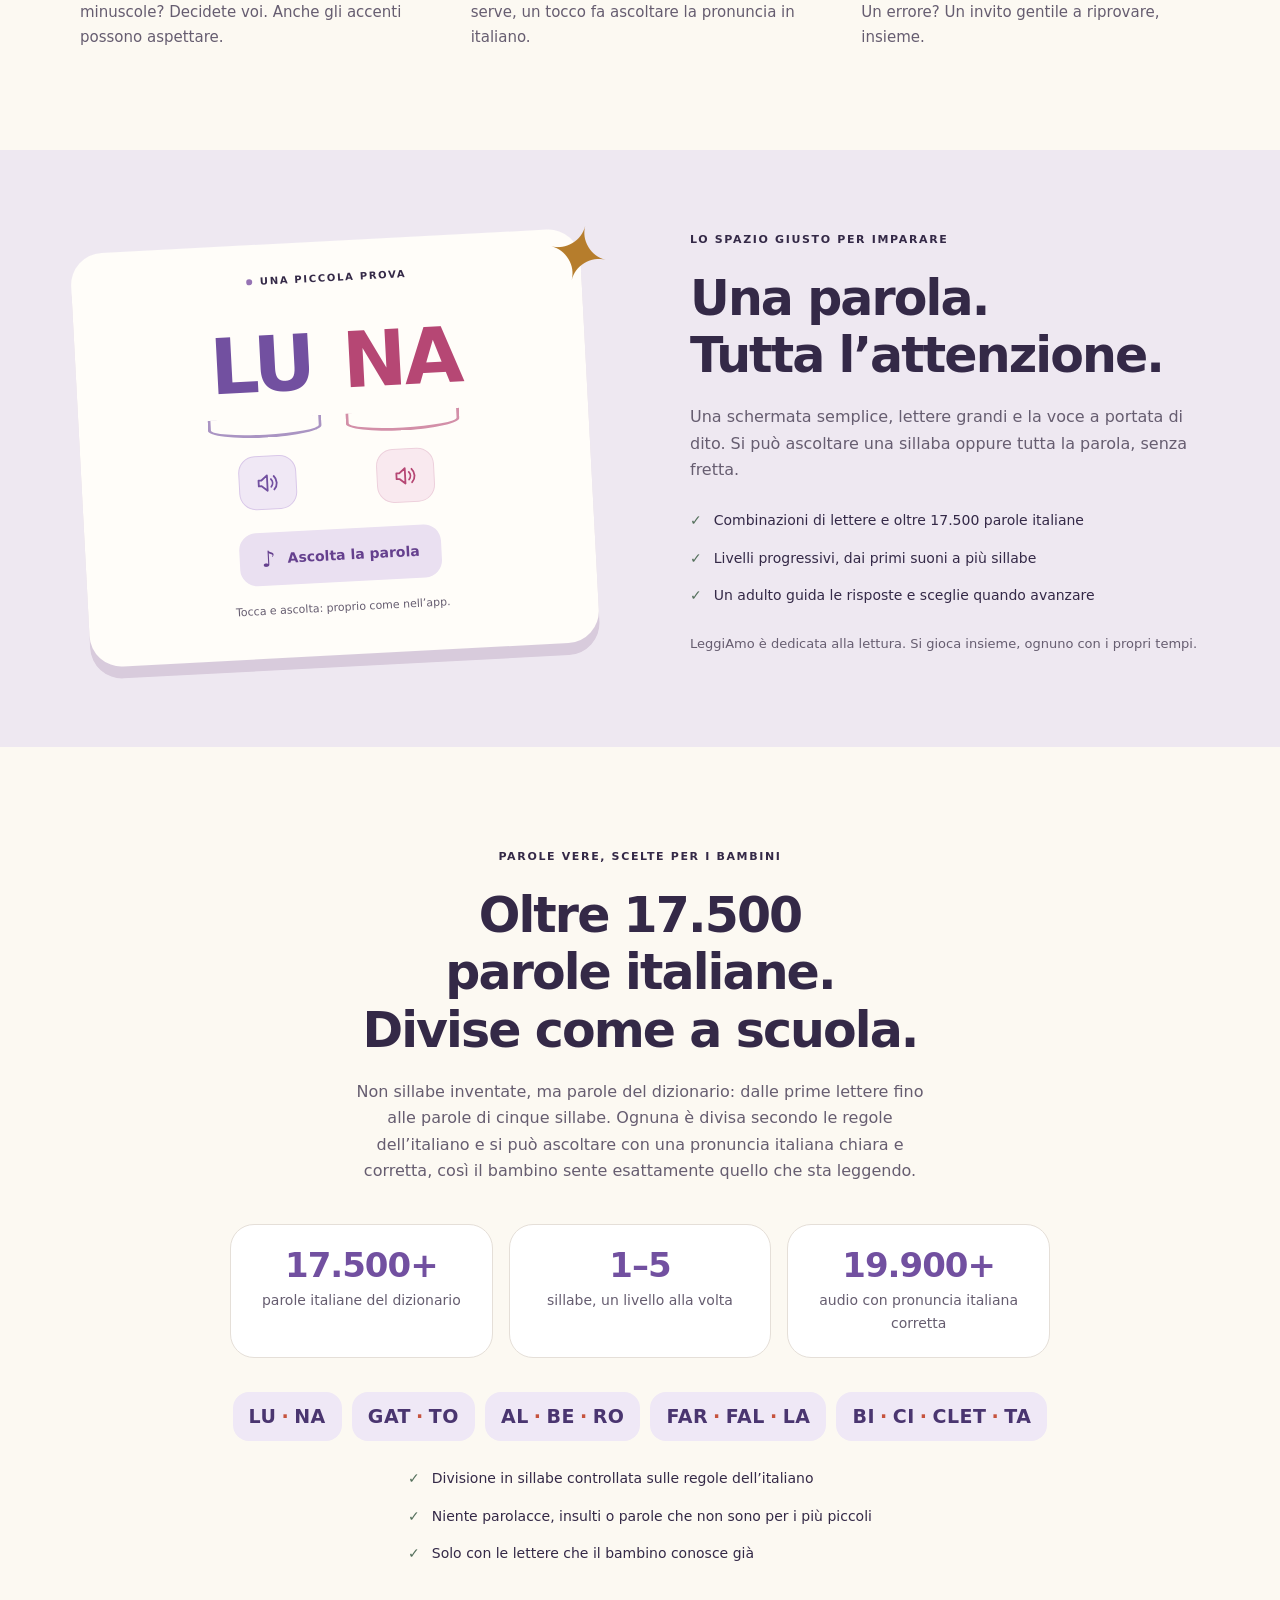
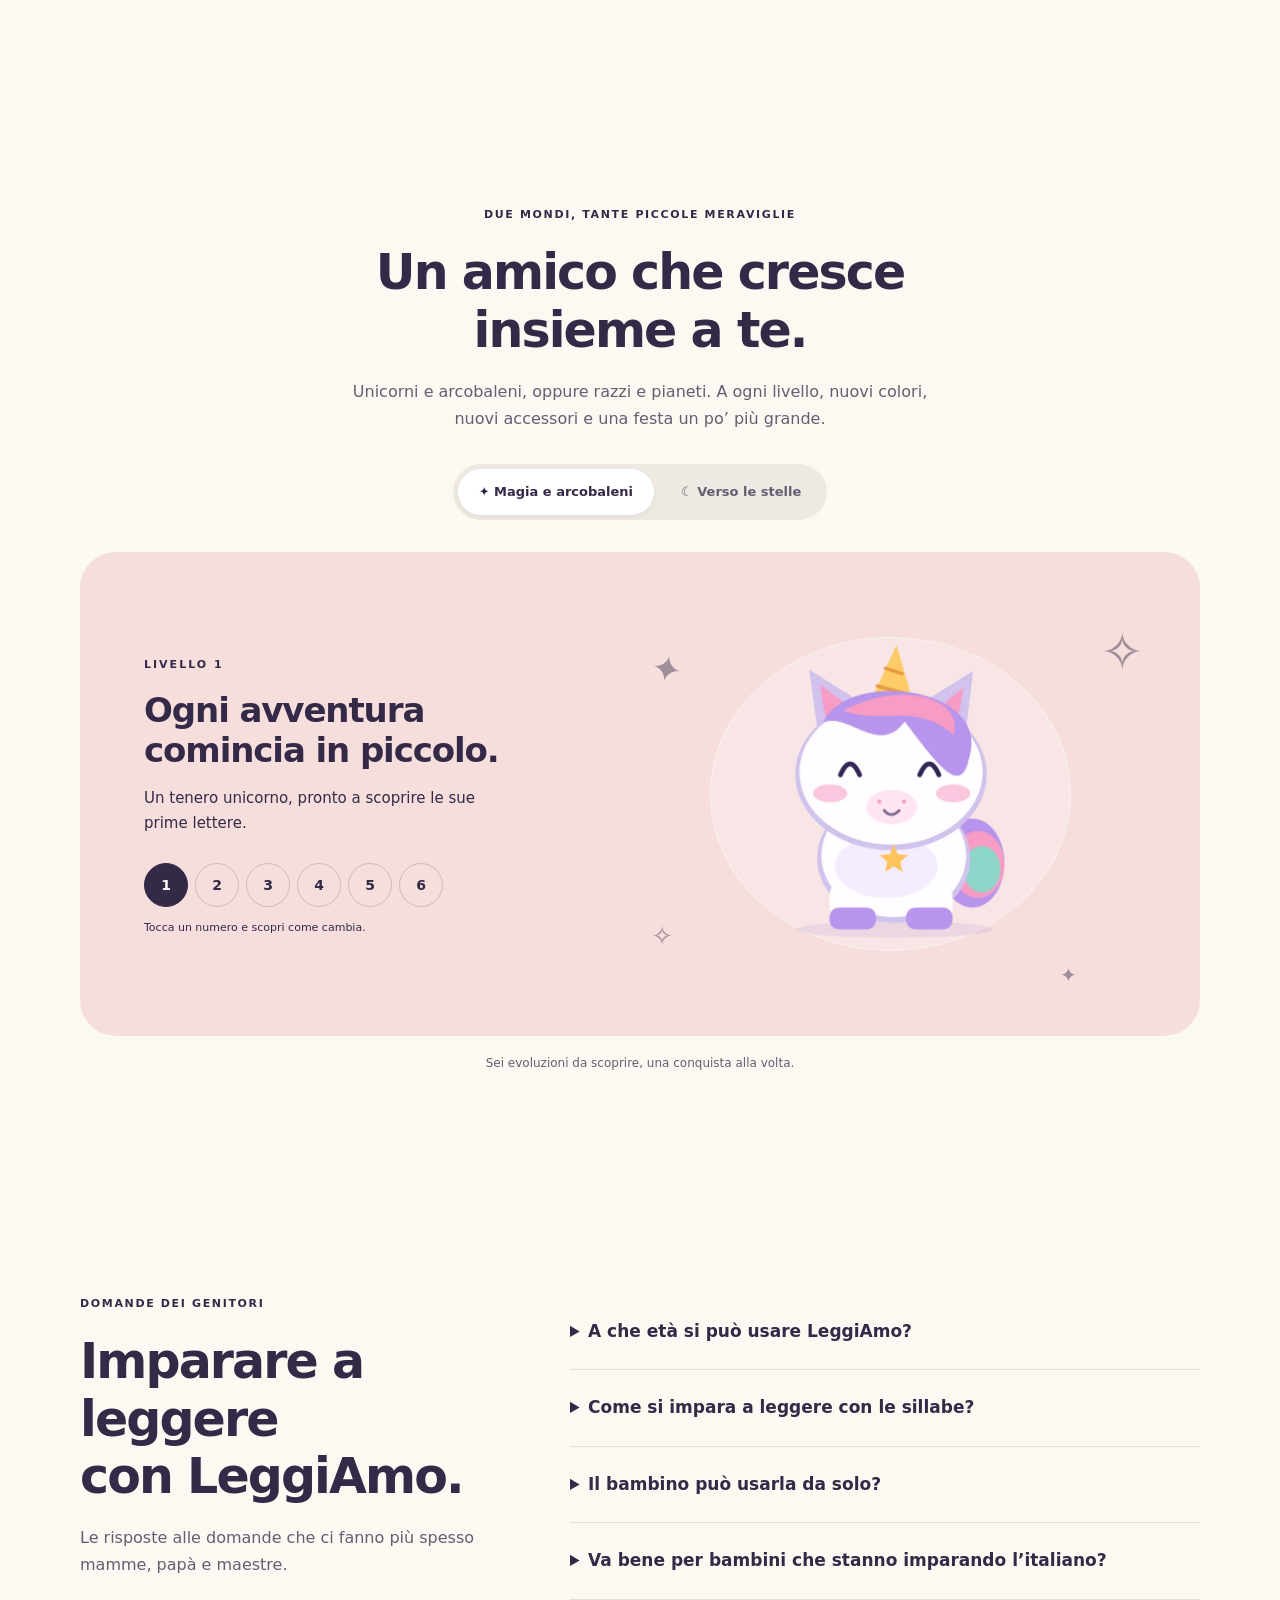
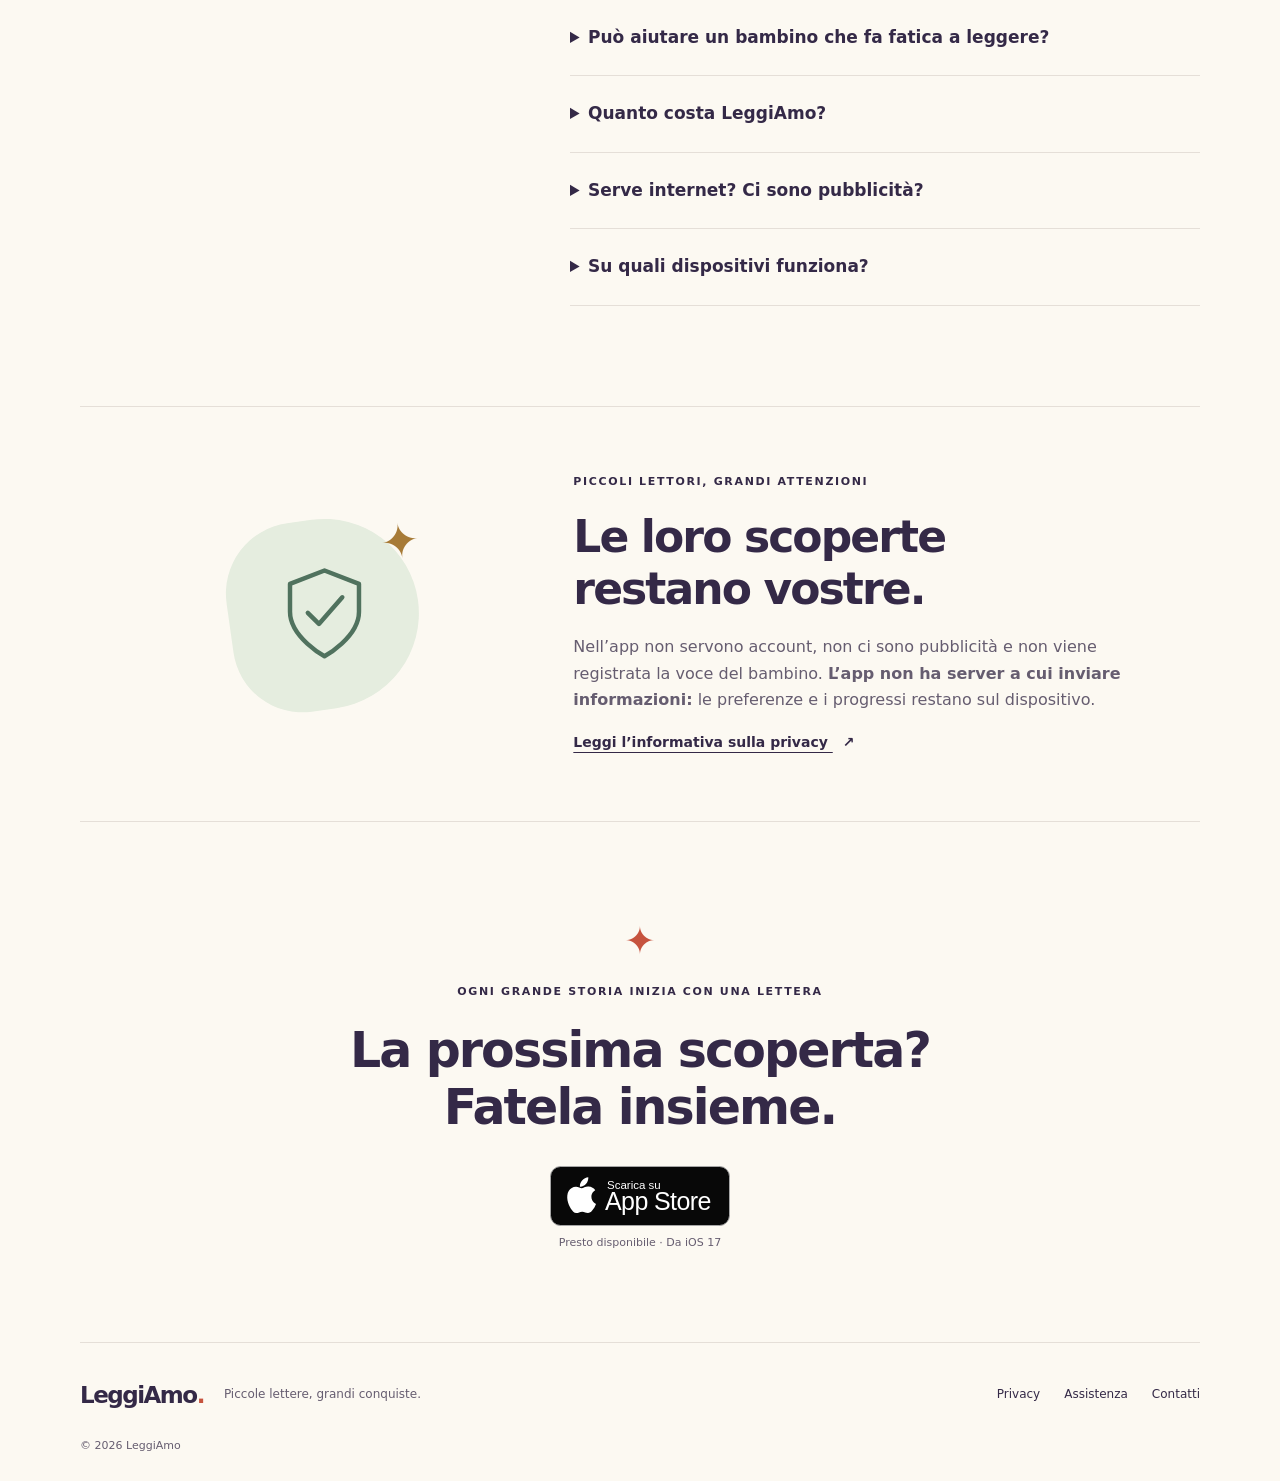
==== commit 44e145fb: "Sito più facile da trovare su Google Titolo e descrizione con le parole che cercano i genitori, site" ====
--- a/index.html
+++ b/index.html
@@ -4,16 +4,136 @@
   <meta charset="utf-8">
   <meta name="viewport" content="width=device-width, initial-scale=1">
   <meta name="theme-color" content="#fcf9f2">
-  <meta name="description" content="Con LeggiAmo, imparare a leggere in italiano è una piccola avventura. Lettere, sillabe, parole e due teneri compagni, da scoprire insieme ai genitori.">
+  <meta name="description" content="App per iPhone e iPad che aiuta i bambini a imparare a leggere in italiano: lettere, sillabe e oltre 17.500 parole con audio, da leggere insieme a un genitore. Senza pubblicità.">
   <meta name="referrer" content="strict-origin-when-cross-origin">
-  <meta property="og:title" content="LeggiAmo · Piccole lettere, grandi conquiste">
+  <link rel="canonical" href="https://leggiamo.app/">
+  <meta property="og:title" content="LeggiAmo · Imparare a leggere in italiano, una sillaba alla volta">
   <meta property="og:description" content="Un gioco per imparare a leggere in italiano, una sillaba e un sorriso alla volta. Per iPhone e iPad.">
   <meta property="og:type" content="website">
   <meta property="og:locale" content="it_IT">
-  <title>LeggiAmo · Piccole lettere, grandi conquiste</title>
+  <meta property="og:url" content="https://leggiamo.app/">
+  <meta property="og:site_name" content="LeggiAmo">
+  <meta property="og:image" content="https://leggiamo.app/assets/og-image.jpg">
+  <meta property="og:image:width" content="1200">
+  <meta property="og:image:height" content="676">
+  <meta property="og:image:alt" content="LeggiAmo: imparare a leggere, una sillaba alla volta. L’unicorno e l’esploratore con le sillabe A·NI·MA·LE.">
+  <meta name="twitter:card" content="summary_large_image">
+  <title>LeggiAmo · App per imparare a leggere in italiano, sillaba per sillaba</title>
+  <script type="application/ld+json">
+  {
+    "@context": "https://schema.org",
+    "@graph": [
+      {
+        "@type": "Organization",
+        "@id": "https://leggiamo.app/#organization",
+        "name": "LeggiAmo",
+        "url": "https://leggiamo.app/",
+        "logo": "https://leggiamo.app/assets/app-icon.png",
+        "email": "leggiamo.app@gmail.com"
+      },
+      {
+        "@type": "WebSite",
+        "@id": "https://leggiamo.app/#website",
+        "name": "LeggiAmo",
+        "url": "https://leggiamo.app/",
+        "inLanguage": "it-IT",
+        "publisher": { "@id": "https://leggiamo.app/#organization" }
+      },
+      {
+        "@type": "MobileApplication",
+        "@id": "https://leggiamo.app/#app",
+        "name": "LeggiAmo: impara a leggere",
+        "description": "App per imparare a leggere in italiano: si parte dalle lettere che il bambino conosce, poi sillabe e parole. Oltre 17.500 parole italiane divise in sillabe come a scuola, con audio della pronuncia e un compagno di gioco che cresce. Senza pubblicità, senza account, funziona anche offline.",
+        "url": "https://leggiamo.app/",
+        "image": "https://leggiamo.app/assets/app-icon.png",
+        "operatingSystem": "iOS 17 o successivo",
+        "applicationCategory": "EducationalApplication",
+        "inLanguage": "it",
+        "audience": { "@type": "PeopleAudience", "suggestedMinAge": 4, "suggestedMaxAge": 7 },
+        "offers": {
+          "@type": "Offer",
+          "price": "0",
+          "priceCurrency": "EUR",
+          "description": "Prova gratuita di 7 giorni, poi sblocco con un acquisto unico in-app."
+        },
+        "publisher": { "@id": "https://leggiamo.app/#organization" }
+      },
+      {
+        "@type": "FAQPage",
+        "@id": "https://leggiamo.app/#domande",
+        "mainEntity": [
+          {
+            "@type": "Question",
+            "name": "A che età si può usare LeggiAmo?",
+            "acceptedAnswer": {
+              "@type": "Answer",
+              "text": "LeggiAmo è pensata per i bambini che stanno iniziando a leggere: di solito dall’ultimo anno della scuola dell’infanzia ai primi mesi della scuola primaria, più o meno tra i 4 e i 7 anni. Più dell’età conta quello che il bambino sa già: si parte dalle lettere che riconosce e se ne aggiungono altre quando è pronto."
+            }
+          },
+          {
+            "@type": "Question",
+            "name": "Come si impara a leggere con le sillabe?",
+            "acceptedAnswer": {
+              "@type": "Answer",
+              "text": "In italiano si legge quasi come si parla, e le sillabe sono il ponte tra le lettere e le parole. LeggiAmo segue questo percorso: prima le singole lettere, poi le sillabe (LA, MA, PE), poi parole di una, due e fino a cinque sillabe. Gli archetti colorati sotto la parola mostrano dove finisce ogni sillaba, come a scuola, e ogni sillaba si può ascoltare con un tocco."
+            }
+          },
+          {
+            "@type": "Question",
+            "name": "Il bambino può usarla da solo?",
+            "acceptedAnswer": {
+              "@type": "Answer",
+              "text": "LeggiAmo è pensata per leggere insieme. Il bambino legge la parola ad alta voce e l’adulto ascolta e tocca il pulsante verde se è giusta o rosso se è da riprovare. Le parole sbagliate tornano più avanti, senza punteggi e senza fretta."
+            }
+          },
+          {
+            "@type": "Question",
+            "name": "Va bene per bambini che stanno imparando l’italiano?",
+            "acceptedAnswer": {
+              "@type": "Answer",
+              "text": "Sì. Ogni parola e ogni sillaba si può ascoltare con una pronuncia italiana chiara, e le parole sono vere parole italiane adatte ai bambini. Può essere utile a chi arriva alla scuola primaria parlando ancora poco l’italiano, sempre con un adulto accanto."
+            }
+          },
+          {
+            "@type": "Question",
+            "name": "Può aiutare un bambino che fa fatica a leggere?",
+            "acceptedAnswer": {
+              "@type": "Answer",
+              "text": "LeggiAmo non è uno strumento di diagnosi né una terapia. Il ritmo lo decidete voi, le parole si leggono una alla volta, divise in sillabe e con l’audio, e si può restare sullo stesso livello quanto serve. Se avete dubbi su una possibile difficoltà di lettura, parlatene con le insegnanti o con uno specialista."
+            }
+          },
+          {
+            "@type": "Question",
+            "name": "Quanto costa LeggiAmo?",
+            "acceptedAnswer": {
+              "@type": "Answer",
+              "text": "L’app si scarica gratis e si può provare senza limiti per 7 giorni, senza addebiti. Dopo la prova si sblocca per sempre con un acquisto unico (7,99 € in Italia): nessun abbonamento e nessun rinnovo automatico. Con In famiglia di Apple l’acquisto vale per tutta la famiglia."
+            }
+          },
+          {
+            "@type": "Question",
+            "name": "Serve internet? Ci sono pubblicità?",
+            "acceptedAnswer": {
+              "@type": "Answer",
+              "text": "No. LeggiAmo funziona anche senza connessione, non ha pubblicità e non chiede account. Lettere scelte e progressi restano solo sul dispositivo, e la voce del bambino non viene registrata."
+            }
+          },
+          {
+            "@type": "Question",
+            "name": "Su quali dispositivi funziona?",
+            "acceptedAnswer": {
+              "@type": "Answer",
+              "text": "Su iPhone e iPad con iOS o iPadOS 17 o successivi."
+            }
+          }
+        ]
+      }
+    ]
+  }
+  </script>
   <link rel="icon" type="image/png" href="assets/favicon.png">
   <link rel="apple-touch-icon" href="assets/app-icon.png">
-  <link rel="stylesheet" href="styles.css?v=5">
+  <link rel="stylesheet" href="styles.css?v=6">
   <script src="main.js?v=5" defer></script>
 </head>
 <body>
@@ -27,6 +147,7 @@
     </a>
     <nav aria-label="Navigazione principale">
       <a href="#come-funziona">Come funziona</a>
+      <a href="#domande">Domande</a>
       <a href="privacy.html">Privacy</a>
       <a class="nav-support" href="supporto.html">Assistenza <span aria-hidden="true">↗</span></a>
     </nav>
@@ -34,6 +155,7 @@
       <summary aria-label="Menu"><span class="burger" aria-hidden="true"></span></summary>
       <nav aria-label="Menu">
         <a href="#come-funziona">Come funziona</a>
+        <a href="#domande">Domande</a>
         <a href="privacy.html">Privacy</a>
         <a href="supporto.html">Assistenza</a>
       </nav>
@@ -190,6 +312,48 @@
       <p class="world-caption" id="world-status" role="status" aria-live="polite">Sei evoluzioni da scoprire, una conquista alla volta.</p>
     </section>
 
+    <section class="faq-section wrap section-space" id="domande" aria-labelledby="faq-title">
+      <div class="section-heading">
+        <p class="eyebrow">DOMANDE DEI GENITORI</p>
+        <h2 id="faq-title">Imparare a leggere<br>con LeggiAmo.</h2>
+        <p>Le risposte alle domande che ci fanno più spesso mamme, papà e maestre.</p>
+      </div>
+      <div class="faq">
+        <details>
+          <summary>A che età si può usare LeggiAmo?</summary>
+          <p>LeggiAmo è pensata per i bambini che stanno iniziando a leggere: di solito dall’ultimo anno della scuola dell’infanzia ai primi mesi della scuola primaria, più o meno tra i 4 e i 7 anni. Più dell’età conta quello che il bambino sa già: si parte dalle lettere che riconosce e se ne aggiungono altre quando è pronto.</p>
+        </details>
+        <details>
+          <summary>Come si impara a leggere con le sillabe?</summary>
+          <p>In italiano si legge quasi come si parla, e le sillabe sono il ponte tra le lettere e le parole. LeggiAmo segue questo percorso: prima le singole lettere, poi le sillabe (LA, MA, PE), poi parole di una, due e fino a cinque sillabe. Gli archetti colorati sotto la parola mostrano dove finisce ogni sillaba, come a scuola, e ogni sillaba si può ascoltare con un tocco.</p>
+        </details>
+        <details>
+          <summary>Il bambino può usarla da solo?</summary>
+          <p>LeggiAmo è pensata per leggere insieme. Il bambino legge la parola ad alta voce e l’adulto ascolta e tocca il pulsante verde se è giusta o rosso se è da riprovare. Le parole sbagliate tornano più avanti, senza punteggi e senza fretta.</p>
+        </details>
+        <details>
+          <summary>Va bene per bambini che stanno imparando l’italiano?</summary>
+          <p>Sì. Ogni parola e ogni sillaba si può ascoltare con una pronuncia italiana chiara, e le parole sono vere parole italiane adatte ai bambini. Può essere utile a chi arriva alla scuola primaria parlando ancora poco l’italiano, sempre con un adulto accanto.</p>
+        </details>
+        <details>
+          <summary>Può aiutare un bambino che fa fatica a leggere?</summary>
+          <p>LeggiAmo non è uno strumento di diagnosi né una terapia. Il ritmo lo decidete voi, le parole si leggono una alla volta, divise in sillabe e con l’audio, e si può restare sullo stesso livello quanto serve. Se avete dubbi su una possibile difficoltà di lettura, parlatene con le insegnanti o con uno specialista.</p>
+        </details>
+        <details>
+          <summary>Quanto costa LeggiAmo?</summary>
+          <p>L’app si scarica gratis e si può provare senza limiti per 7 giorni, senza addebiti. Dopo la prova si sblocca per sempre con un acquisto unico (7,99 € in Italia): nessun abbonamento e nessun rinnovo automatico. Con In famiglia di Apple l’acquisto vale per tutta la famiglia.</p>
+        </details>
+        <details>
+          <summary>Serve internet? Ci sono pubblicità?</summary>
+          <p>No. LeggiAmo funziona anche senza connessione, non ha pubblicità e non chiede account. Lettere scelte e progressi restano solo sul dispositivo, e la voce del bambino non viene registrata.</p>
+        </details>
+        <details>
+          <summary>Su quali dispositivi funziona?</summary>
+          <p>Su iPhone e iPad con iOS o iPadOS 17 o successivi.</p>
+        </details>
+      </div>
+    </section>
+
     <section class="privacy-section wrap" aria-labelledby="privacy-title">
       <div class="privacy-mark" aria-hidden="true"><svg viewBox="0 0 80 88"><path d="m40 5 31 12v25c0 23-31 40-31 40S9 65 9 42V17Z"/><path d="m25 43 10 10 21-24"/></svg><span>✦</span></div>
       <div>
--- a/styles.css
+++ b/styles.css
@@ -330,3 +330,9 @@
   .wrap { width: 100%; }
   .document { padding-block: 20px; max-width: none; }
 }
+
+.faq-section { display: grid; gap: 40px; }
+.faq-section .faq { max-width: 760px; }
+@media (min-width: 900px) {
+  .faq-section { grid-template-columns: minmax(0, 5fr) minmax(0, 7fr); align-items: start; }
+}
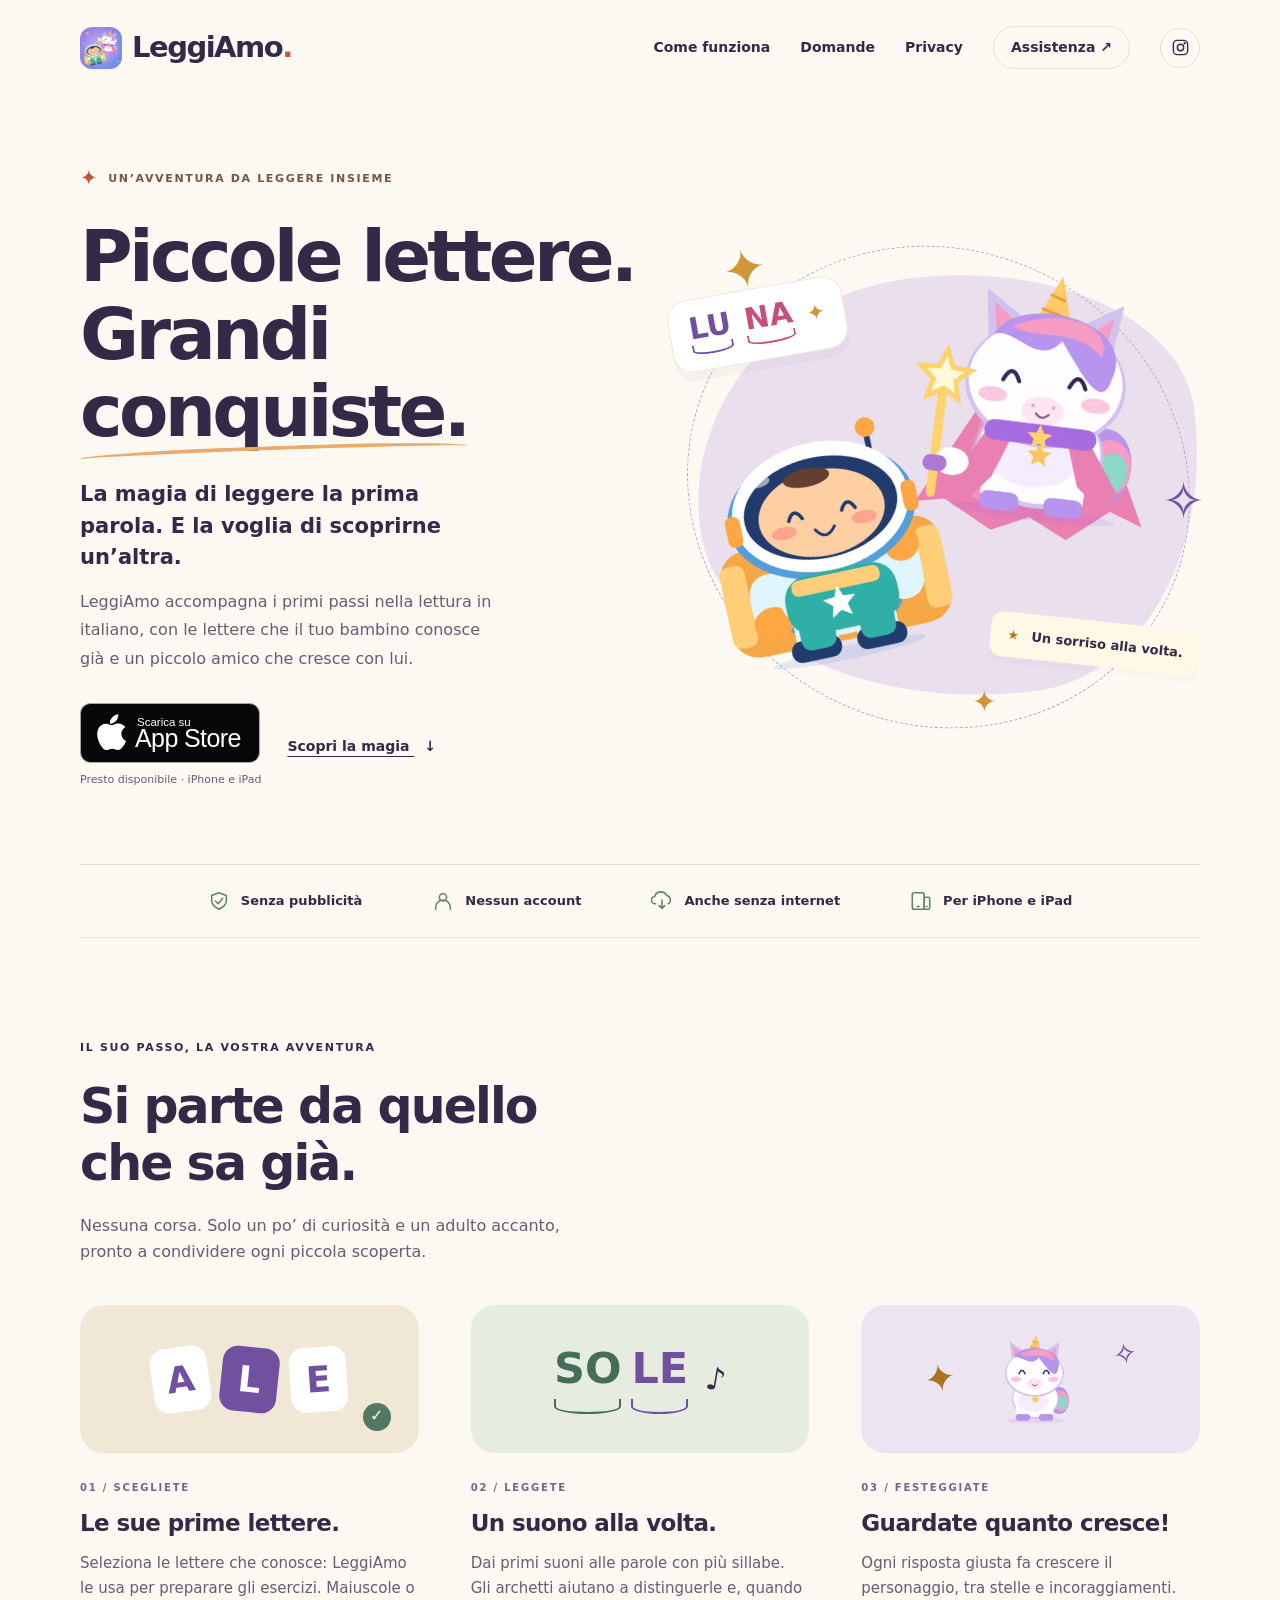
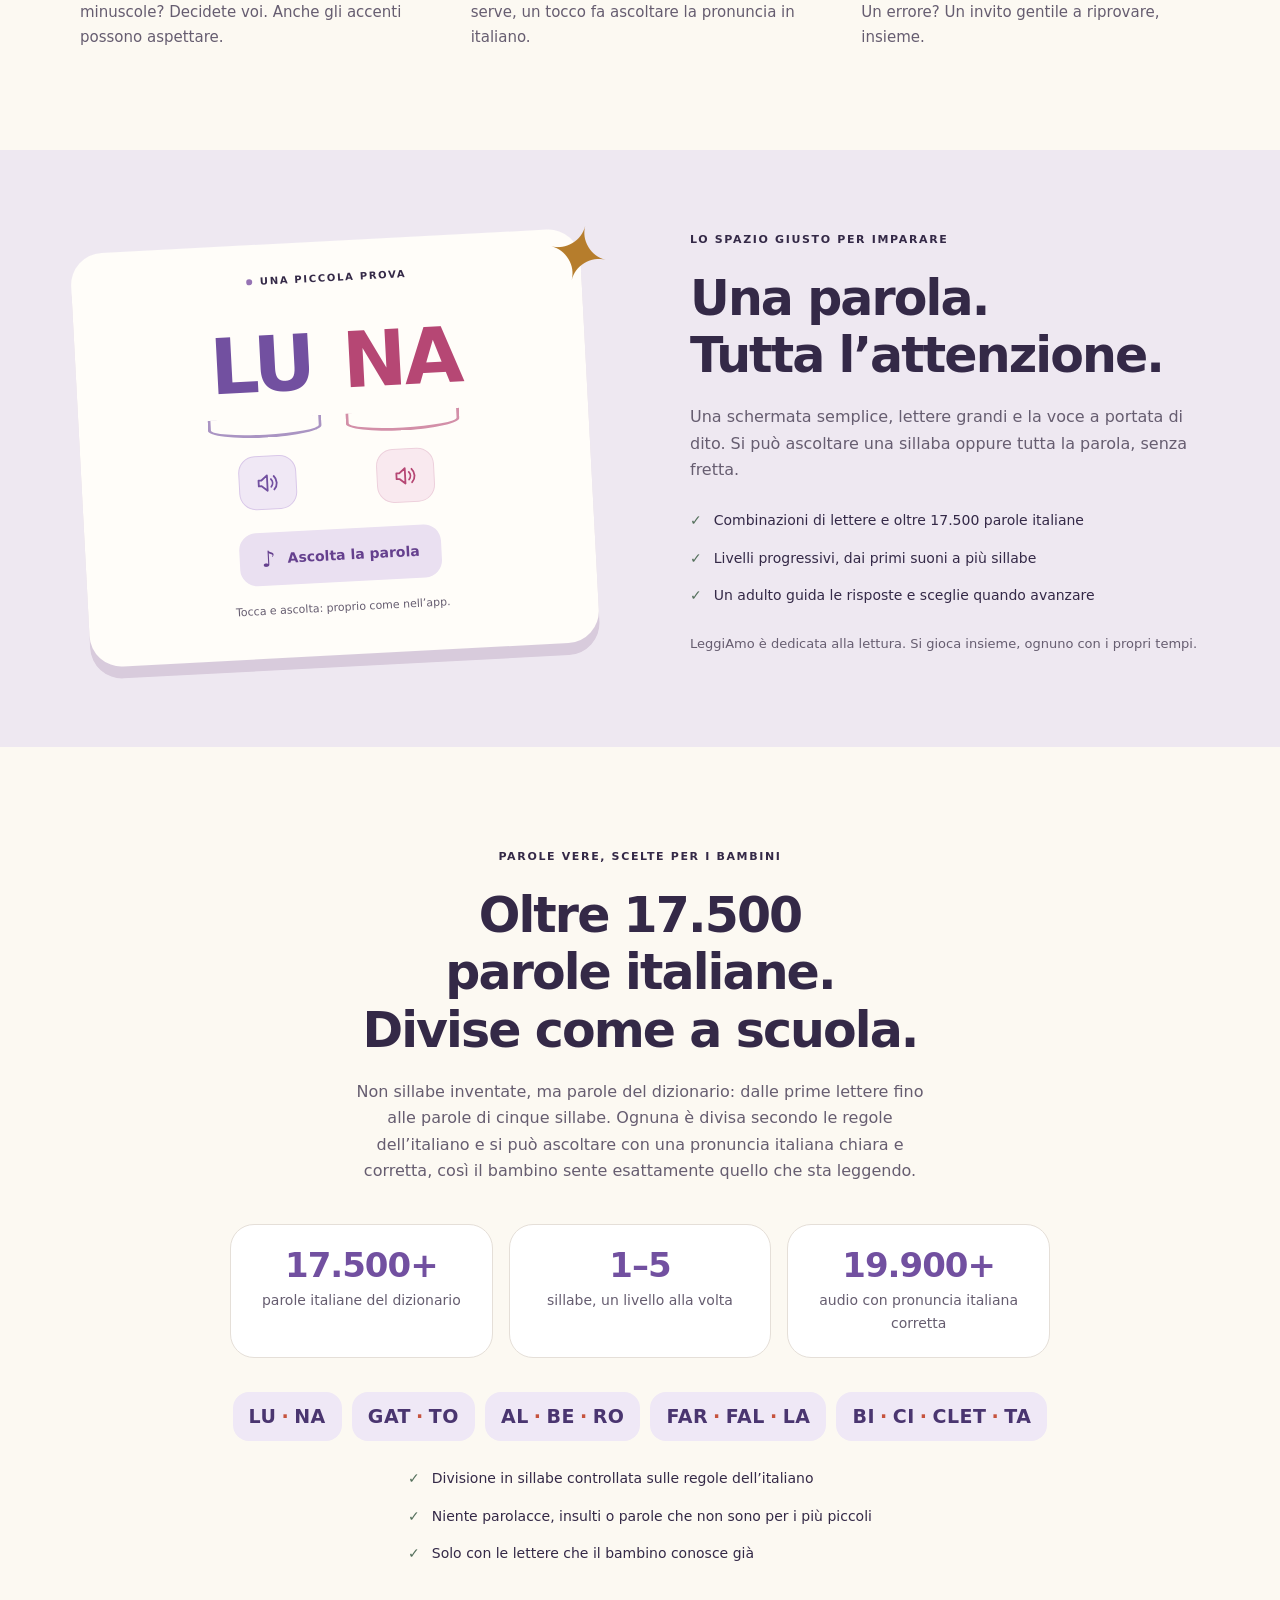
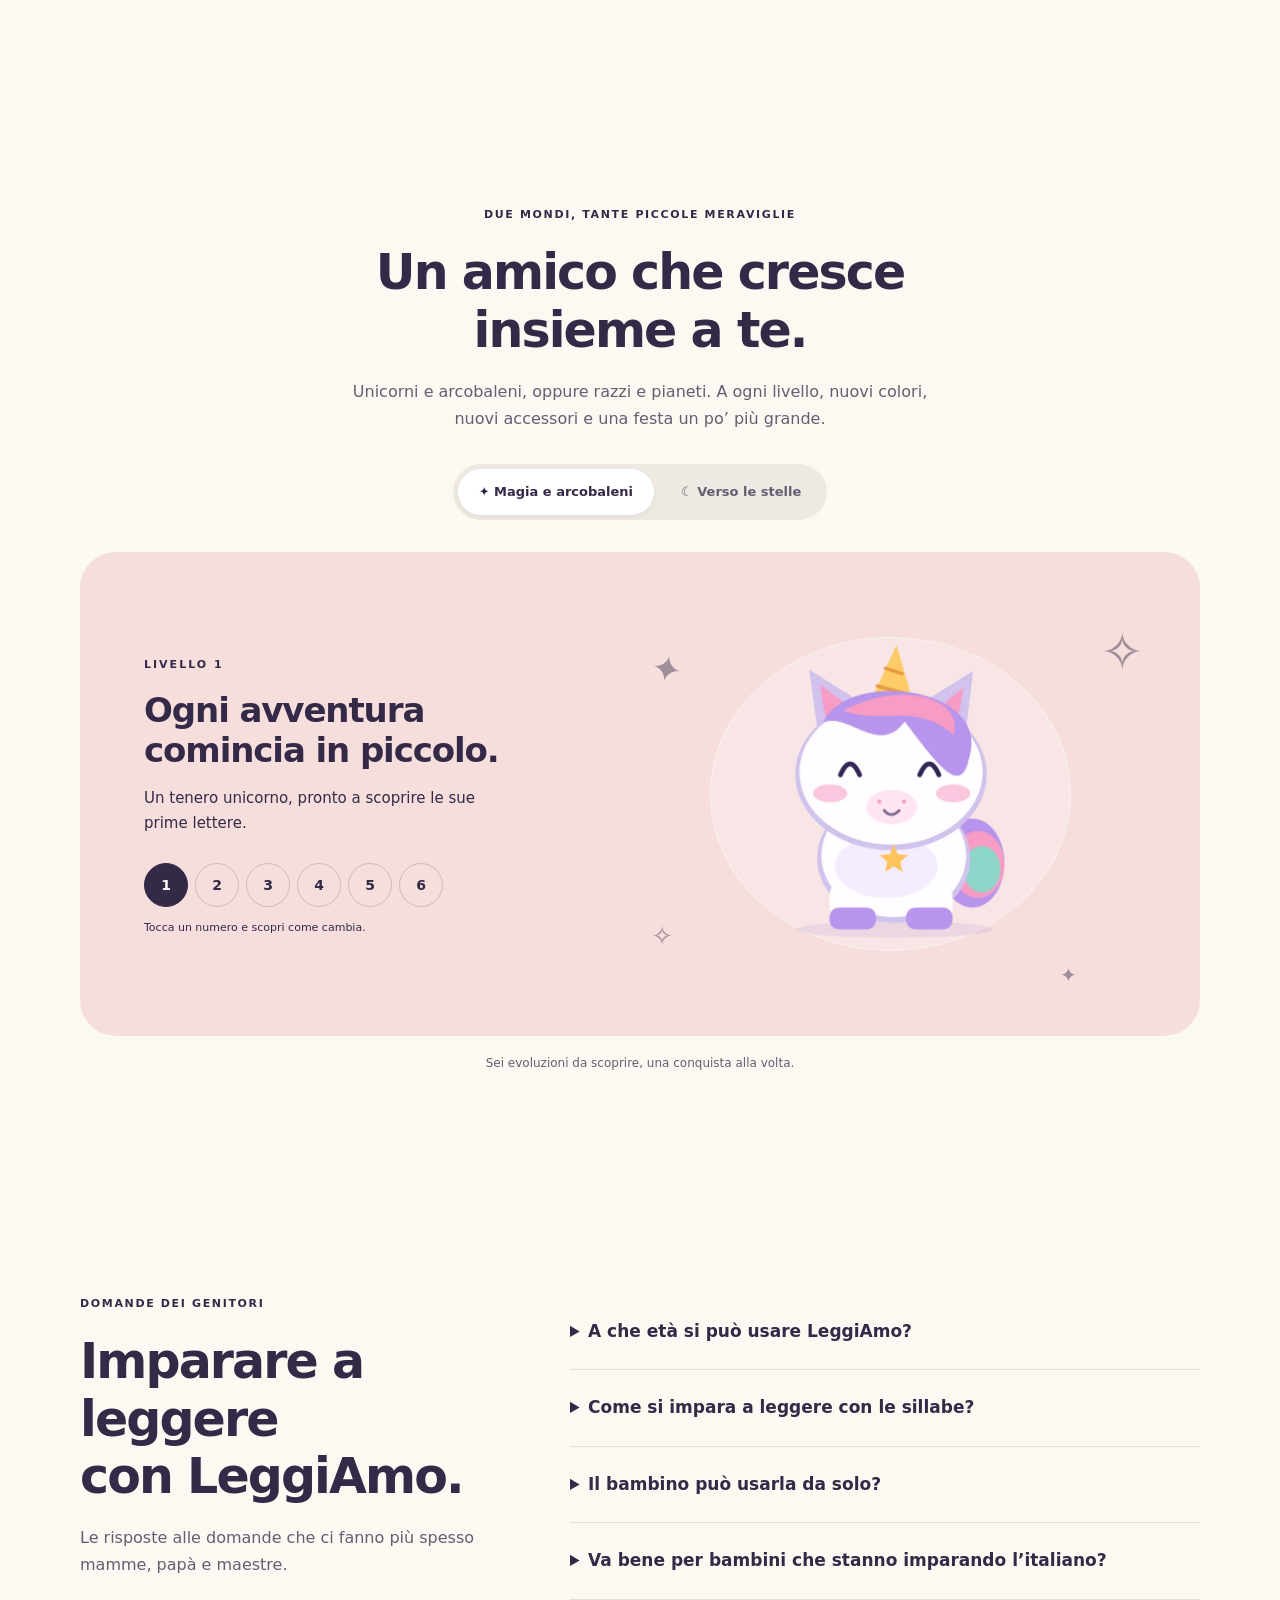
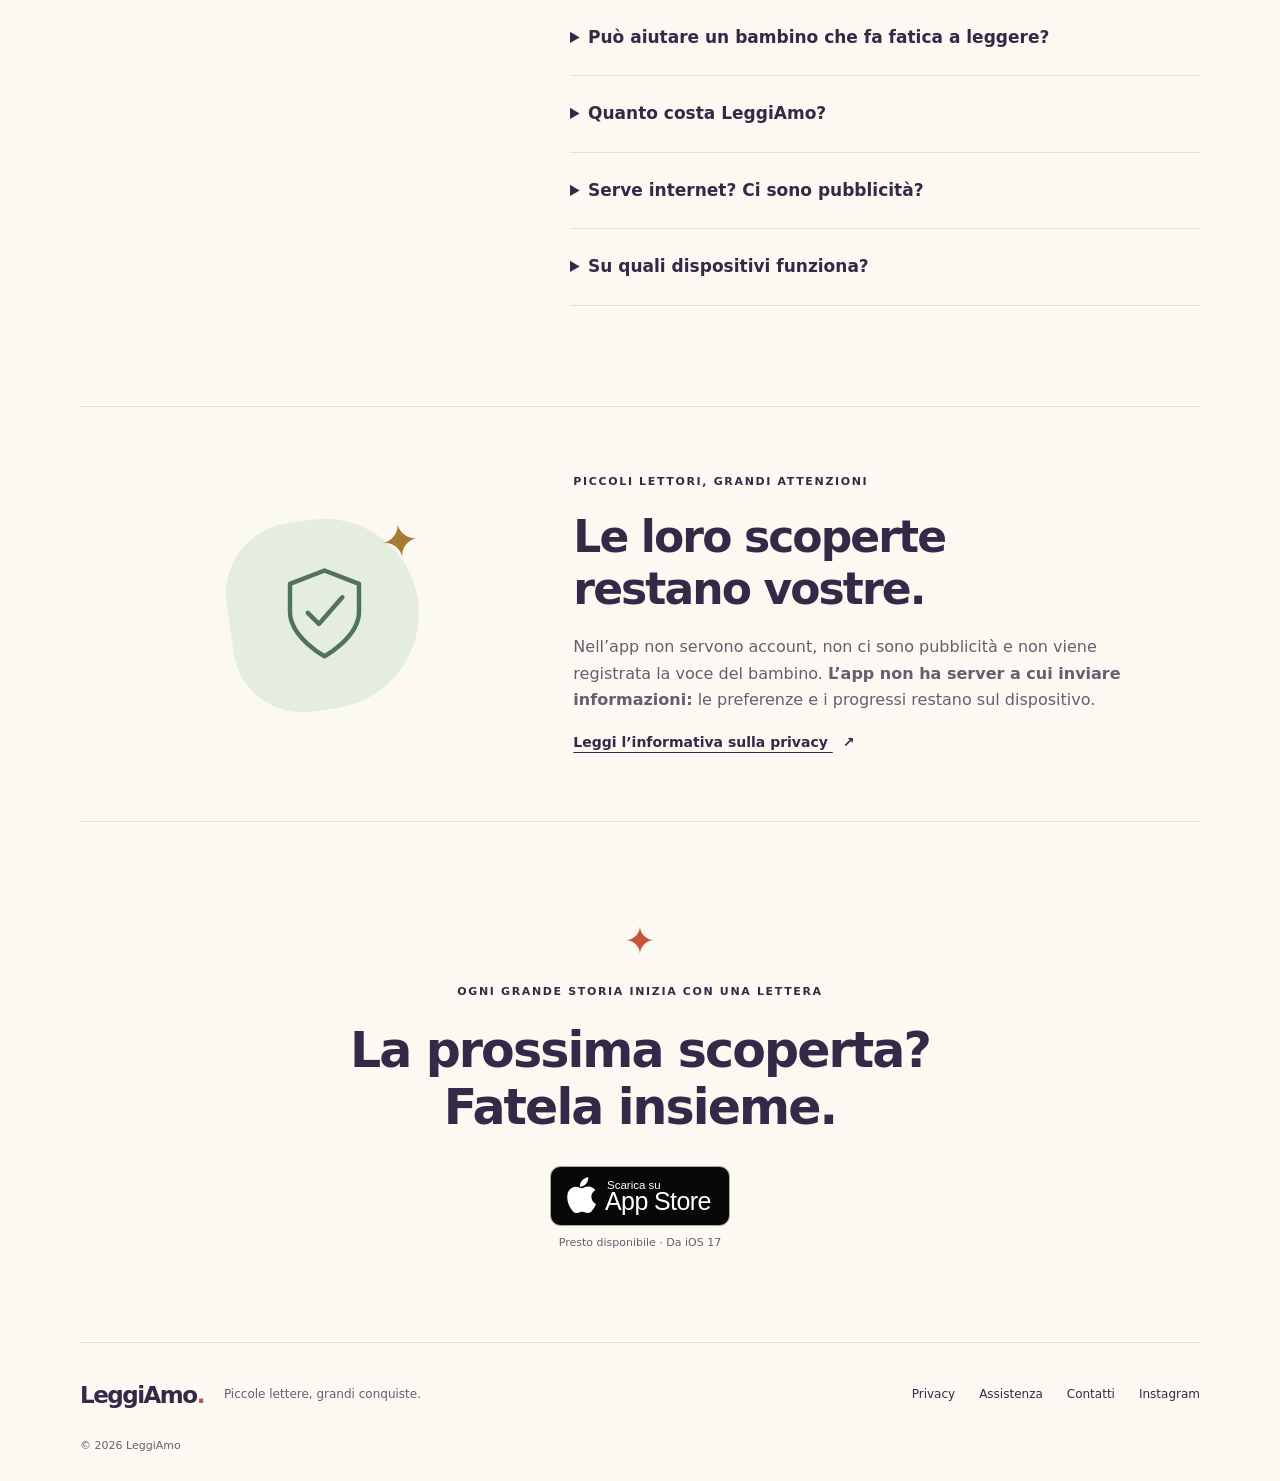
==== commit 4da75886: "Instagram nel menu e nel footer, iPhone e iPad tra i punti chiave" ====
--- a/index.html
+++ b/index.html
@@ -29,7 +29,8 @@
         "name": "LeggiAmo",
         "url": "https://leggiamo.app/",
         "logo": "https://leggiamo.app/assets/app-icon.png",
-        "email": "leggiamo.app@gmail.com"
+        "email": "leggiamo.app@gmail.com",
+        "sameAs": ["https://instagram.com/leggiamo.app"]
       },
       {
         "@type": "WebSite",
@@ -133,8 +134,9 @@
   </script>
   <link rel="icon" type="image/png" href="assets/favicon.png">
   <link rel="apple-touch-icon" href="assets/app-icon.png">
-  <link rel="stylesheet" href="styles.css?v=6">
+  <link rel="stylesheet" href="styles.css?v=7">
   <script src="main.js?v=5" defer></script>
+  <!-- Cloudflare Web Analytics --><script type='module' src='https://static.cloudflareinsights.com/beacon.min.js' data-cf-beacon='{"token": "3c0274c1bb6d4836b54bc27b22f14071"}'></script><!-- End Cloudflare Web Analytics -->
 </head>
 <body>
   <a class="skip-link" href="#contenuto">Vai al contenuto</a>
@@ -150,6 +152,7 @@
       <a href="#domande">Domande</a>
       <a href="privacy.html">Privacy</a>
       <a class="nav-support" href="supporto.html">Assistenza <span aria-hidden="true">↗</span></a>
+      <a class="nav-social" href="https://instagram.com/leggiamo.app" rel="noopener" aria-label="LeggiAmo su Instagram"><svg viewBox="0 0 24 24" aria-hidden="true"><rect x="3" y="3" width="18" height="18" rx="5"/><circle cx="12" cy="12" r="4"/><circle cx="17.3" cy="6.7" r="0.6"/></svg></a>
     </nav>
     <details class="nav-menu">
       <summary aria-label="Menu"><span class="burger" aria-hidden="true"></span></summary>
@@ -158,6 +161,7 @@
         <a href="#domande">Domande</a>
         <a href="privacy.html">Privacy</a>
         <a href="supporto.html">Assistenza</a>
+        <a href="https://instagram.com/leggiamo.app" rel="noopener">Instagram <span aria-hidden="true">↗</span></a>
       </nav>
     </details>
   </header>
@@ -196,6 +200,7 @@
       <span><svg viewBox="0 0 24 24" aria-hidden="true"><path d="M12 3 4 6v6c0 5 8 9 8 9s8-4 8-9V6Z"/><path d="m8 12 3 3 5-6"/></svg>Senza pubblicità</span>
       <span><svg viewBox="0 0 24 24" aria-hidden="true"><circle cx="12" cy="8" r="4"/><path d="M4 21v-2a8 8 0 0 1 16 0v2"/></svg>Nessun account</span>
       <span><svg viewBox="0 0 24 24" aria-hidden="true"><path d="M5 15a4 4 0 0 1-1-8 7 7 0 0 1 13-1 5 5 0 0 1 2 9M9 17l3 3 3-3M12 11v9"/></svg>Anche senza internet</span>
+      <span><svg viewBox="0 0 24 24" aria-hidden="true"><rect x="2.5" y="3" width="13" height="18" rx="2"/><rect x="15.5" y="8" width="6" height="13" rx="1.5"/><path d="M8 18h2M18 18h0.5"/></svg>Per iPhone e iPad</span>
     </div>
 
     <section class="how-section wrap section-space" id="come-funziona" aria-labelledby="how-title">
@@ -378,7 +383,7 @@
   <footer class="site-footer wrap">
     <a class="brand" href="index.html"><span>LeggiAmo<span class="brand-dot">.</span></span></a>
     <p>Piccole lettere, grandi conquiste.</p>
-    <nav aria-label="Informazioni"><a href="privacy.html">Privacy</a><a href="supporto.html">Assistenza</a><a href="mailto:leggiamo.app@gmail.com">Contatti</a></nav>
+    <nav aria-label="Informazioni"><a href="privacy.html">Privacy</a><a href="supporto.html">Assistenza</a><a href="mailto:leggiamo.app@gmail.com">Contatti</a><a href="https://instagram.com/leggiamo.app" rel="noopener">Instagram</a></nav>
     <small>© 2026 LeggiAmo</small>
   </footer>
 </body>
--- a/styles.css
+++ b/styles.css
@@ -336,3 +336,7 @@
 @media (min-width: 900px) {
   .faq-section { grid-template-columns: minmax(0, 5fr) minmax(0, 7fr); align-items: start; }
 }
+
+/* Instagram: an icon in the desktop header, a text link in the mobile menu. */
+.site-header nav a.nav-social { display: grid; place-items: center; width: 40px; height: 40px; padding: 0; border: 1px solid var(--line); border-radius: 50%; }
+.nav-social svg { width: 19px; height: 19px; fill: none; stroke: currentColor; stroke-width: 1.8; stroke-linecap: round; stroke-linejoin: round; }
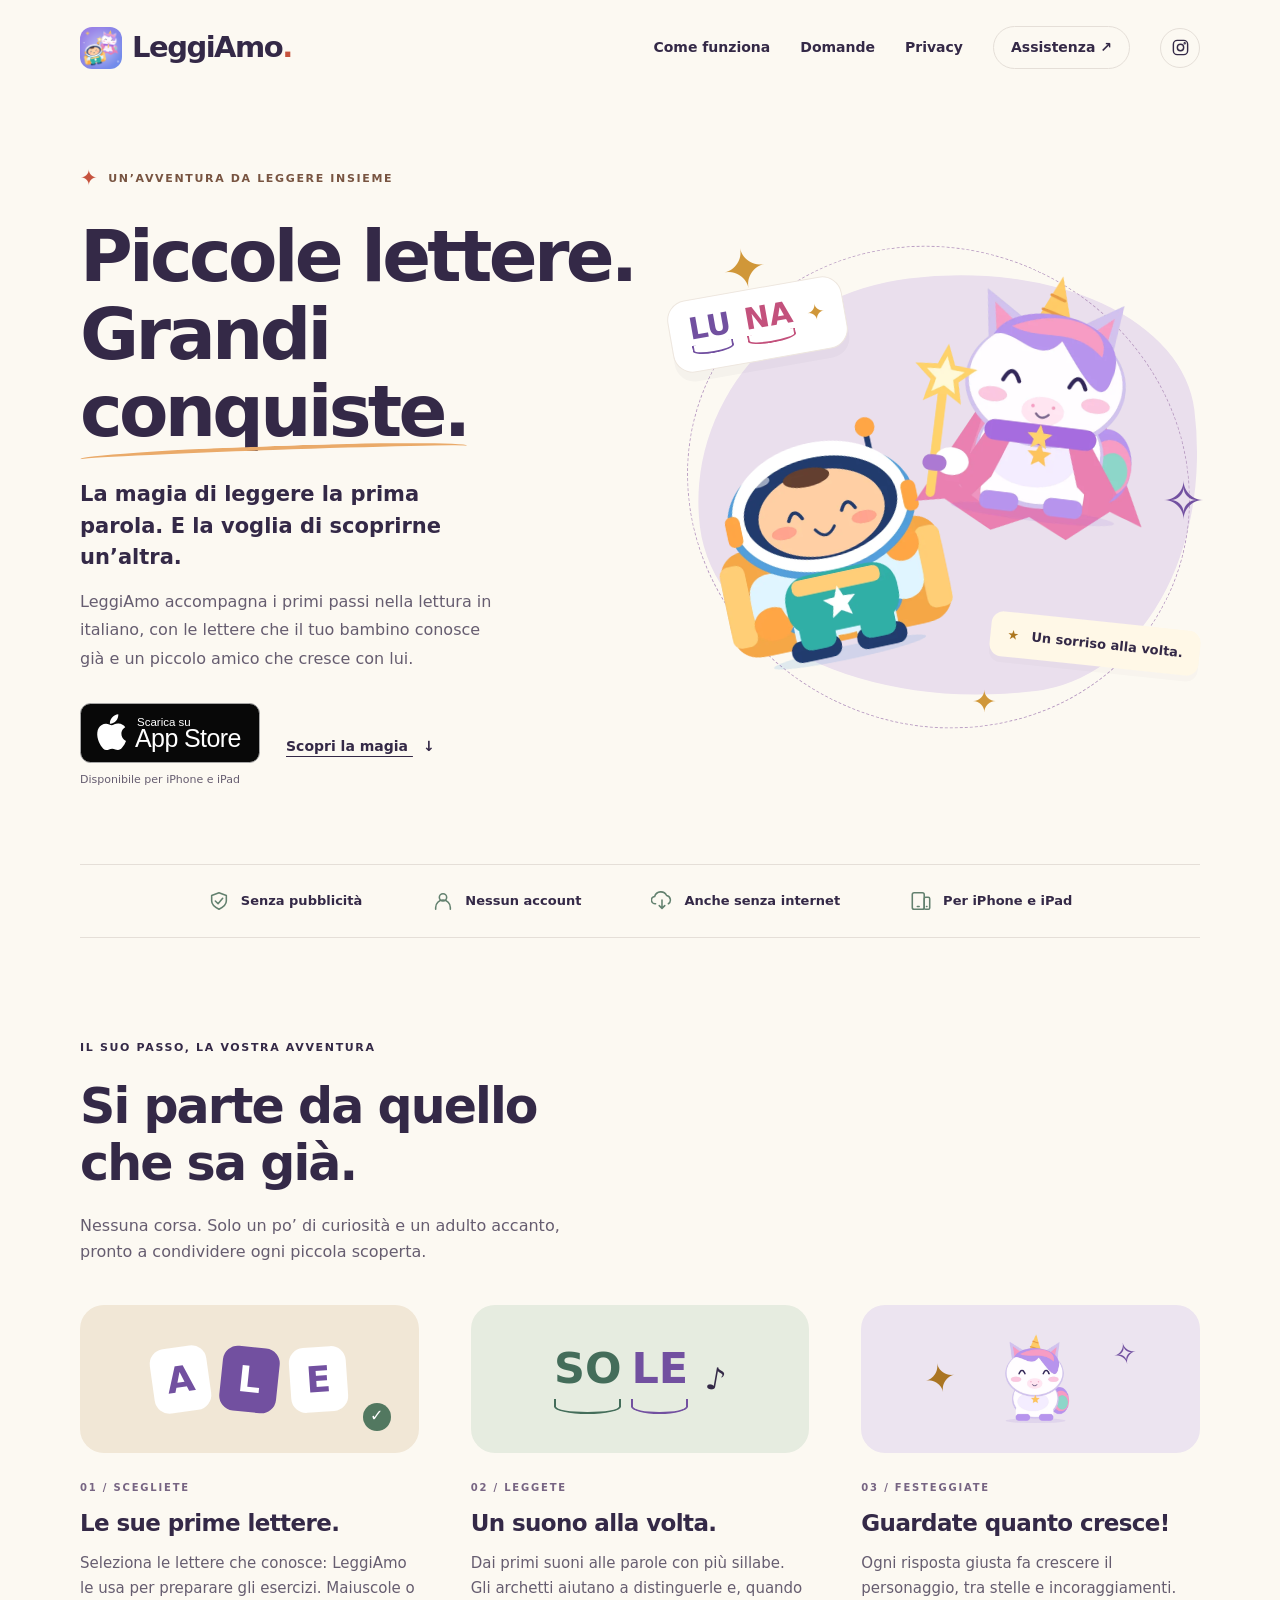
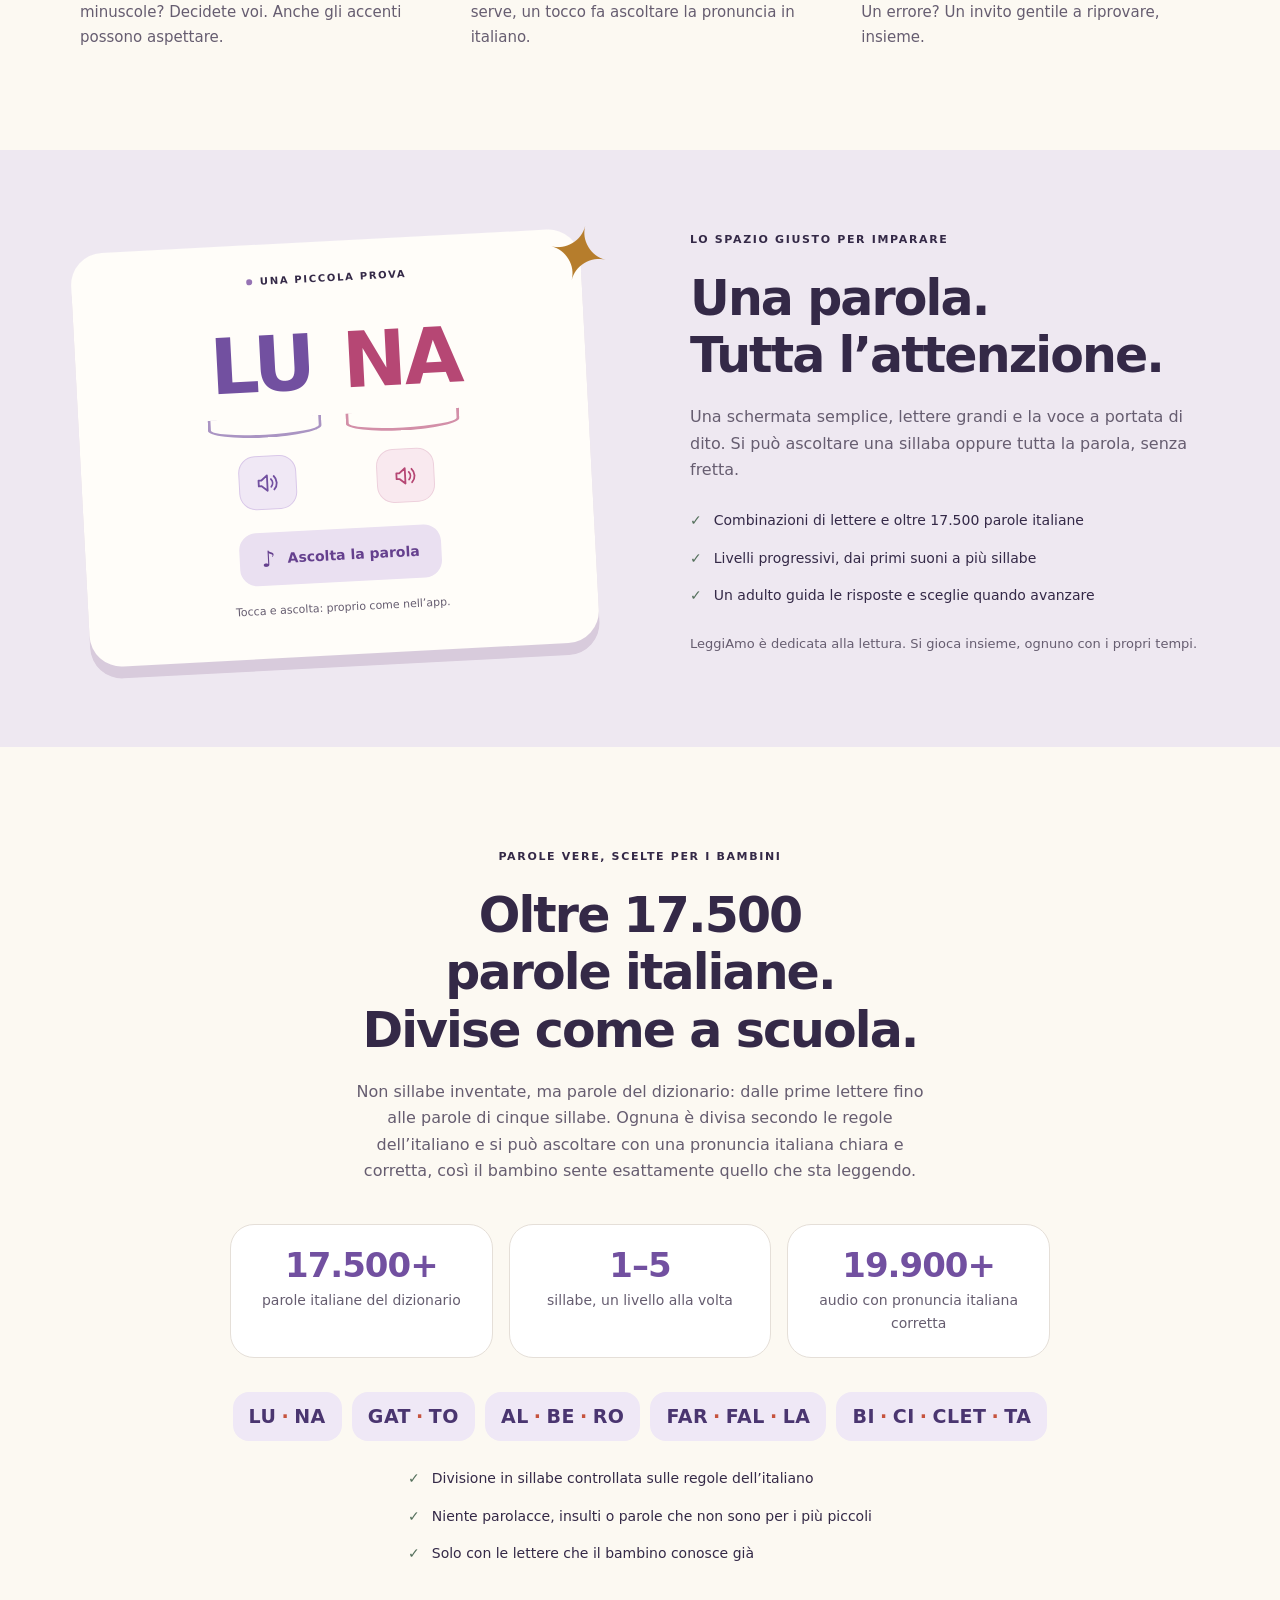
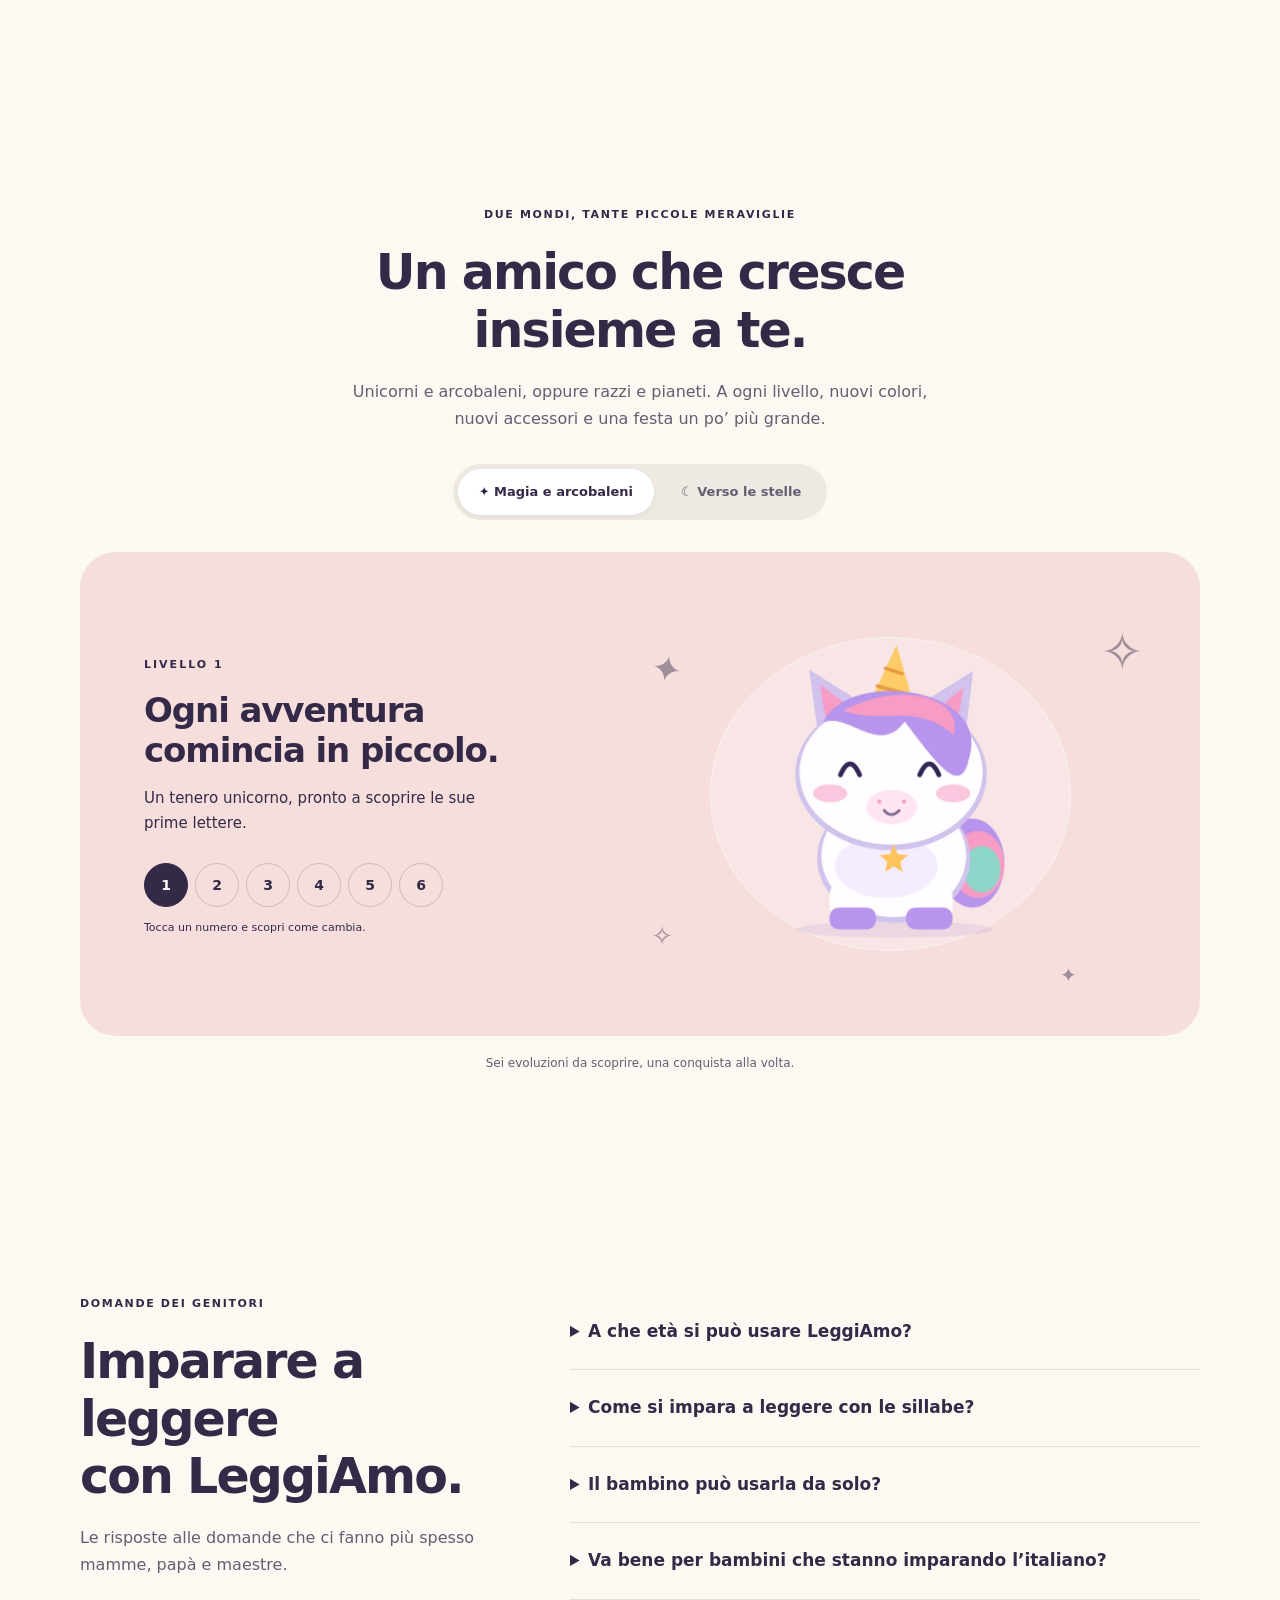
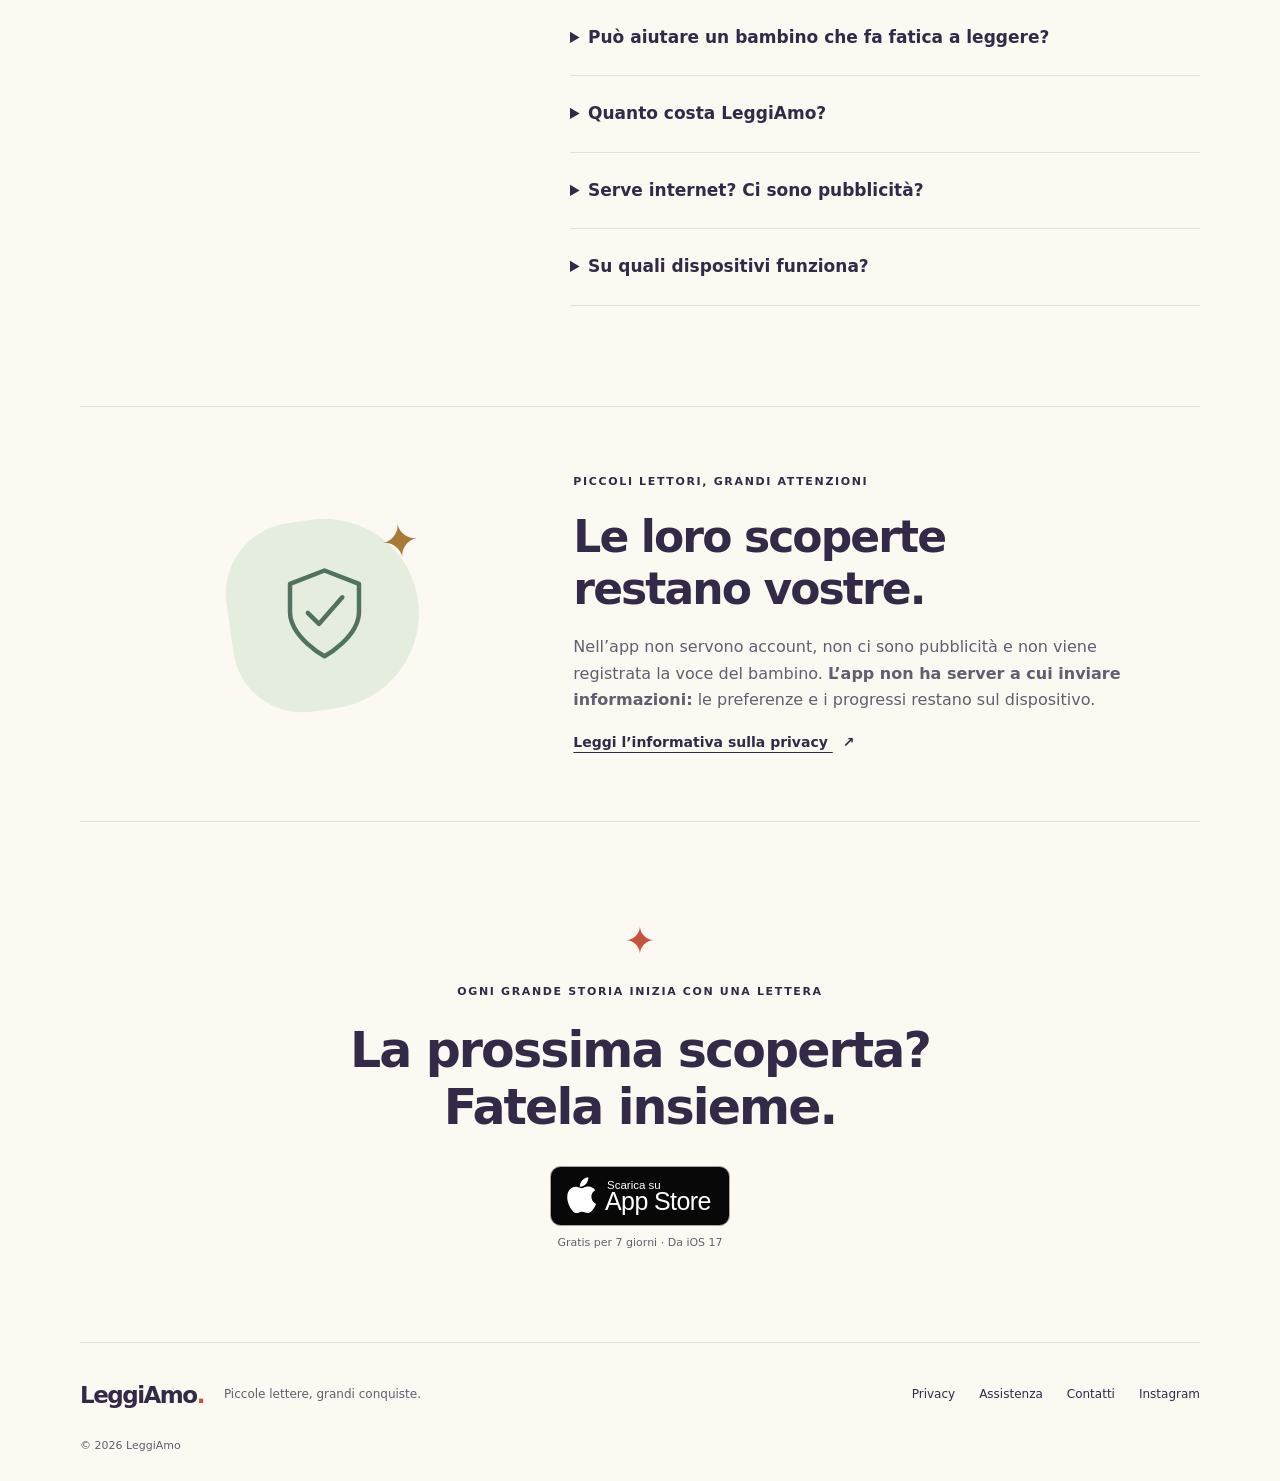
==== commit 3f13d10a: "Bottoni App Store collegati all'app pubblicata" ====
--- a/index.html
+++ b/index.html
@@ -6,6 +6,7 @@
   <meta name="theme-color" content="#fcf9f2">
   <meta name="description" content="App per iPhone e iPad che aiuta i bambini a imparare a leggere in italiano: lettere, sillabe e oltre 17.500 parole con audio, da leggere insieme a un genitore. Senza pubblicità.">
   <meta name="referrer" content="strict-origin-when-cross-origin">
+  <meta name="apple-itunes-app" content="app-id=6830584723">
   <link rel="canonical" href="https://leggiamo.app/">
   <meta property="og:title" content="LeggiAmo · Imparare a leggere in italiano, una sillaba alla volta">
   <meta property="og:description" content="Un gioco per imparare a leggere in italiano, una sillaba e un sorriso alla volta. Per iPhone e iPad.">
@@ -46,6 +47,8 @@
         "name": "LeggiAmo: impara a leggere",
         "description": "App per imparare a leggere in italiano: si parte dalle lettere che il bambino conosce, poi sillabe e parole. Oltre 17.500 parole italiane divise in sillabe come a scuola, con audio della pronuncia e un compagno di gioco che cresce. Senza pubblicità, senza account, funziona anche offline.",
         "url": "https://leggiamo.app/",
+        "installUrl": "https://apps.apple.com/it/app/leggiamo-impara-a-leggere/id6830584723",
+        "downloadUrl": "https://apps.apple.com/it/app/leggiamo-impara-a-leggere/id6830584723",
         "image": "https://leggiamo.app/assets/app-icon.png",
         "operatingSystem": "iOS 17 o successivo",
         "applicationCategory": "EducationalApplication",
@@ -55,7 +58,7 @@
           "@type": "Offer",
           "price": "0",
           "priceCurrency": "EUR",
-          "description": "Prova gratuita di 7 giorni, poi sblocco con un acquisto unico in-app."
+          "description": "Prova gratuita di 7 giorni, poi sblocco con un acquisto unico in-app da 9,99 €."
         },
         "publisher": { "@id": "https://leggiamo.app/#organization" }
       },
@@ -108,7 +111,7 @@
             "name": "Quanto costa LeggiAmo?",
             "acceptedAnswer": {
               "@type": "Answer",
-              "text": "L’app si scarica gratis e si può provare senza limiti per 7 giorni, senza addebiti. Dopo la prova si sblocca per sempre con un acquisto unico (7,99 € in Italia): nessun abbonamento e nessun rinnovo automatico. Con In famiglia di Apple l’acquisto vale per tutta la famiglia."
+              "text": "L’app si scarica gratis e si può provare senza limiti per 7 giorni, senza addebiti. Dopo la prova si sblocca per sempre con un acquisto unico (9,99 € in Italia): nessun abbonamento e nessun rinnovo automatico. Con In famiglia di Apple l’acquisto vale per tutta la famiglia."
             }
           },
           {
@@ -134,7 +137,7 @@
   </script>
   <link rel="icon" type="image/png" href="assets/favicon.png">
   <link rel="apple-touch-icon" href="assets/app-icon.png">
-  <link rel="stylesheet" href="styles.css?v=7">
+  <link rel="stylesheet" href="styles.css?v=8">
   <script src="main.js?v=5" defer></script>
   <!-- Cloudflare Web Analytics --><script type='module' src='https://static.cloudflareinsights.com/beacon.min.js' data-cf-beacon='{"token": "3c0274c1bb6d4836b54bc27b22f14071"}'></script><!-- End Cloudflare Web Analytics -->
 </head>
@@ -175,10 +178,10 @@
         <p class="hero-description">LeggiAmo accompagna i primi passi nella lettura in italiano, con le lettere che il tuo bambino conosce già e un piccolo amico che cresce con lui.</p>
         <div class="hero-actions">
           <div class="store-block">
-            <button class="store-badge" type="button" disabled aria-describedby="store-status">
+            <a class="store-badge" href="https://apps.apple.com/it/app/leggiamo-impara-a-leggere/id6830584723" rel="noopener" aria-describedby="store-status">
               <img src="assets/app-store-it.svg" width="180" height="60" alt="Scarica su App Store">
-            </button>
-            <span id="store-status" class="store-status">Presto disponibile · iPhone e iPad</span>
+            </a>
+            <span id="store-status" class="store-status">Disponibile per iPhone e iPad</span>
           </div>
           <a class="text-link" href="#come-funziona">Scopri la magia <span aria-hidden="true">↓</span></a>
         </div>
@@ -346,7 +349,7 @@
         </details>
         <details>
           <summary>Quanto costa LeggiAmo?</summary>
-          <p>L’app si scarica gratis e si può provare senza limiti per 7 giorni, senza addebiti. Dopo la prova si sblocca per sempre con un acquisto unico (7,99 € in Italia): nessun abbonamento e nessun rinnovo automatico. Con In famiglia di Apple l’acquisto vale per tutta la famiglia.</p>
+          <p>L’app si scarica gratis e si può provare senza limiti per 7 giorni, senza addebiti. Dopo la prova si sblocca per sempre con un acquisto unico (9,99 € in Italia): nessun abbonamento e nessun rinnovo automatico. Con In famiglia di Apple l’acquisto vale per tutta la famiglia.</p>
         </details>
         <details>
           <summary>Serve internet? Ci sono pubblicità?</summary>
@@ -374,8 +377,8 @@
       <p class="eyebrow">OGNI GRANDE STORIA INIZIA CON UNA LETTERA</p>
       <h2 id="closing-title">La prossima scoperta?<br>Fatela insieme.</h2>
       <div class="store-block">
-        <button class="store-badge" type="button" disabled aria-describedby="store-status-bottom"><img src="assets/app-store-it.svg" width="180" height="60" alt="Scarica su App Store"></button>
-        <span id="store-status-bottom" class="store-status">Presto disponibile · Da iOS 17</span>
+        <a class="store-badge" href="https://apps.apple.com/it/app/leggiamo-impara-a-leggere/id6830584723" rel="noopener" aria-describedby="store-status-bottom"><img src="assets/app-store-it.svg" width="180" height="60" alt="Scarica su App Store"></a>
+        <span id="store-status-bottom" class="store-status">Gratis per 7 giorni · Da iOS 17</span>
       </div>
     </section>
   </main>
--- a/styles.css
+++ b/styles.css
@@ -65,7 +65,7 @@
 .hero-description { max-width: 425px; color: var(--muted); font-size: 16px; line-height: 1.8; }
 .hero-actions { display: flex; align-items: center; flex-wrap: wrap; gap: 26px; margin-top: 29px; }
 .store-block { display: flex; flex-direction: column; align-items: flex-start; gap: 8px; }
-.store-badge { appearance: none; display: inline-block; padding: 0; border: 0; background: transparent; border-radius: 10px; opacity: 1; }
+.store-badge { appearance: none; display: inline-block; line-height: 0; padding: 0; border: 0; background: transparent; border-radius: 10px; opacity: 1; }
 .store-badge img { width: 180px; height: 60px; }
 .store-status { font-size: 11px; color: var(--muted); }
 .text-link { font-size: 14px; font-weight: 750; text-decoration-thickness: 1px; }
